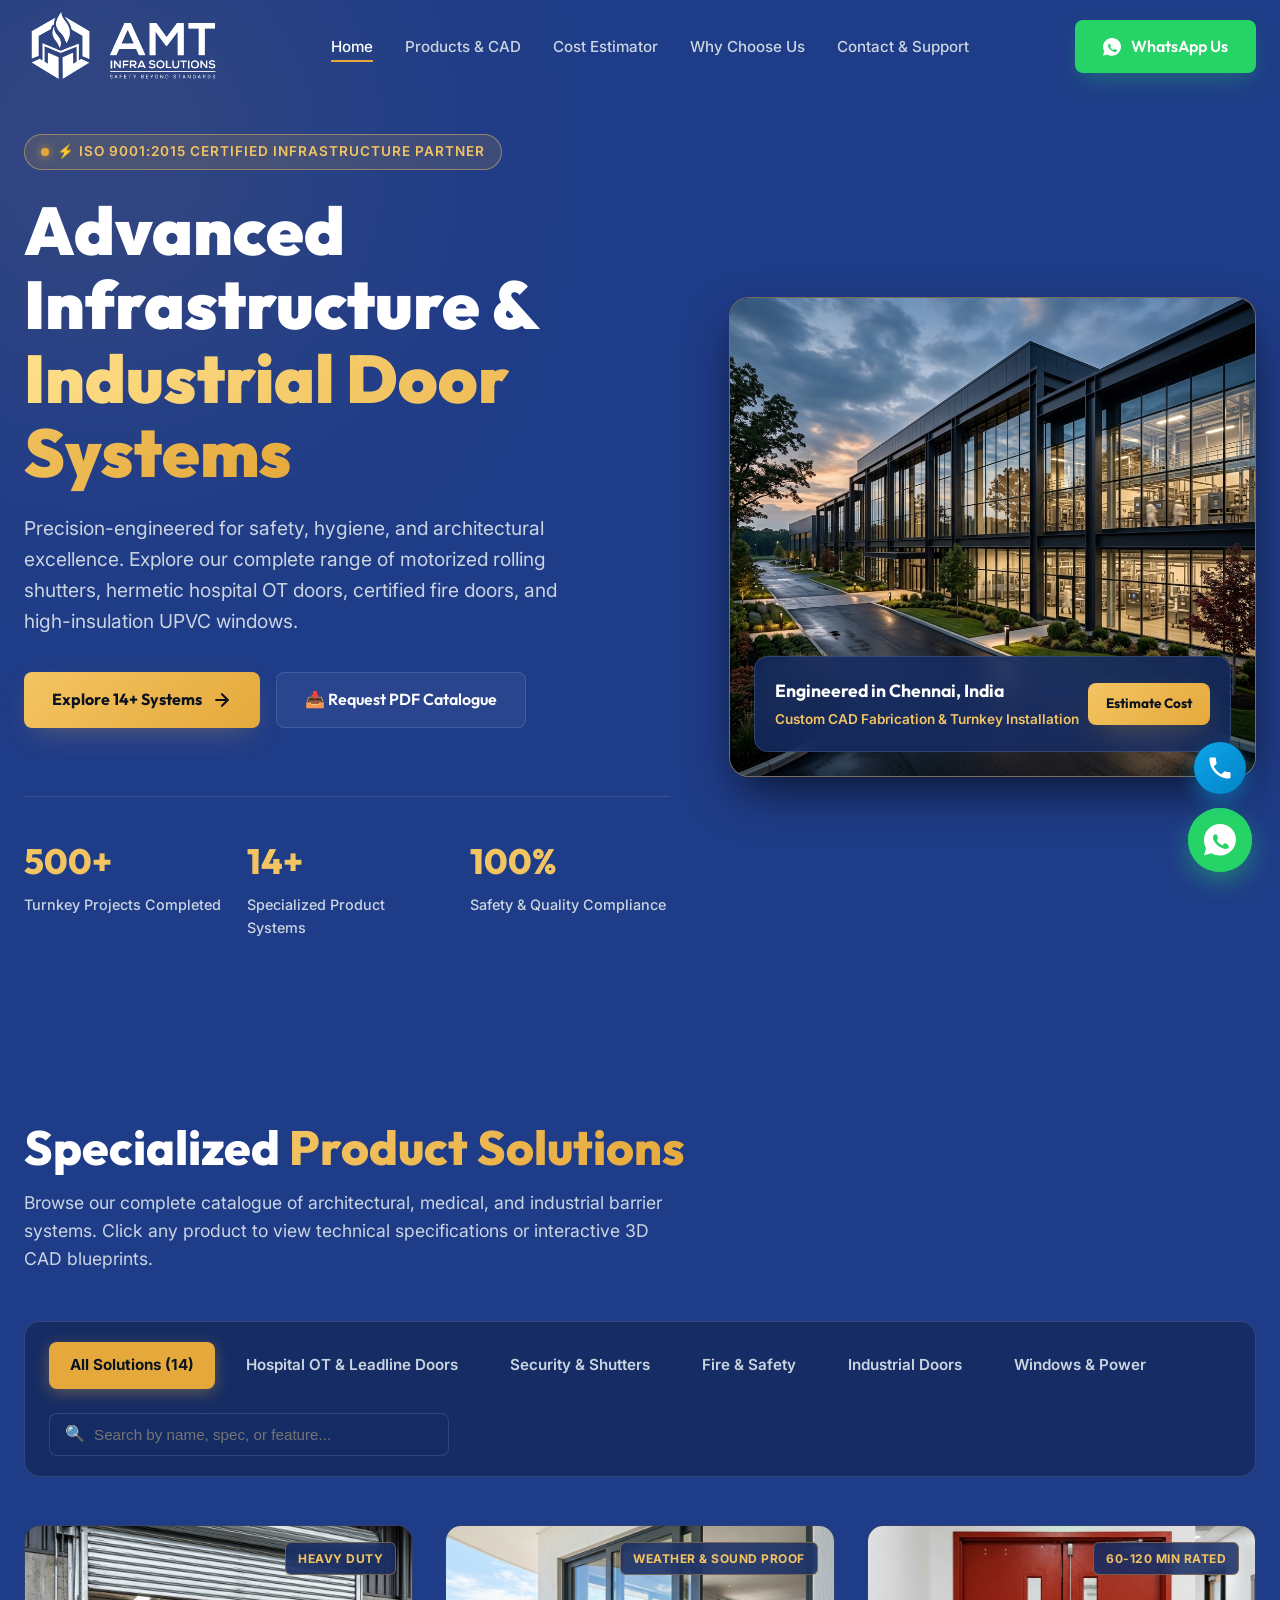
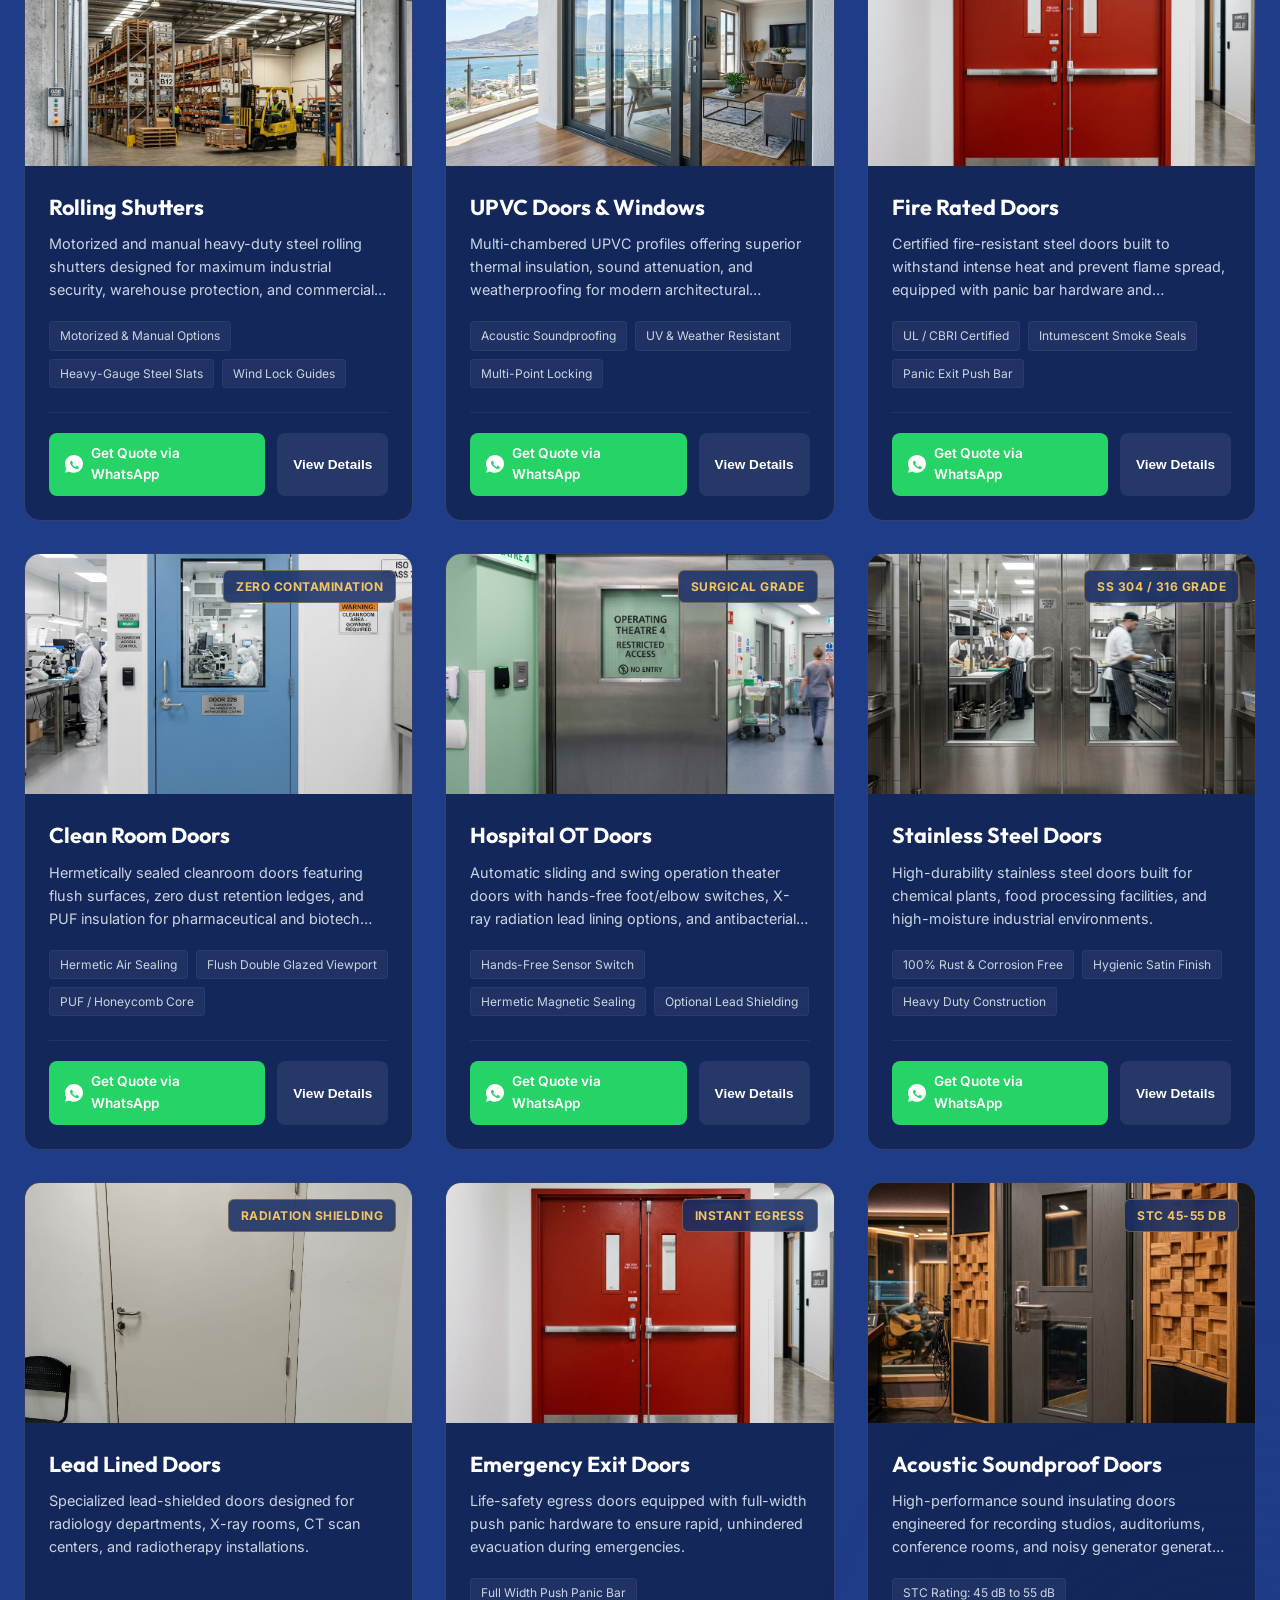
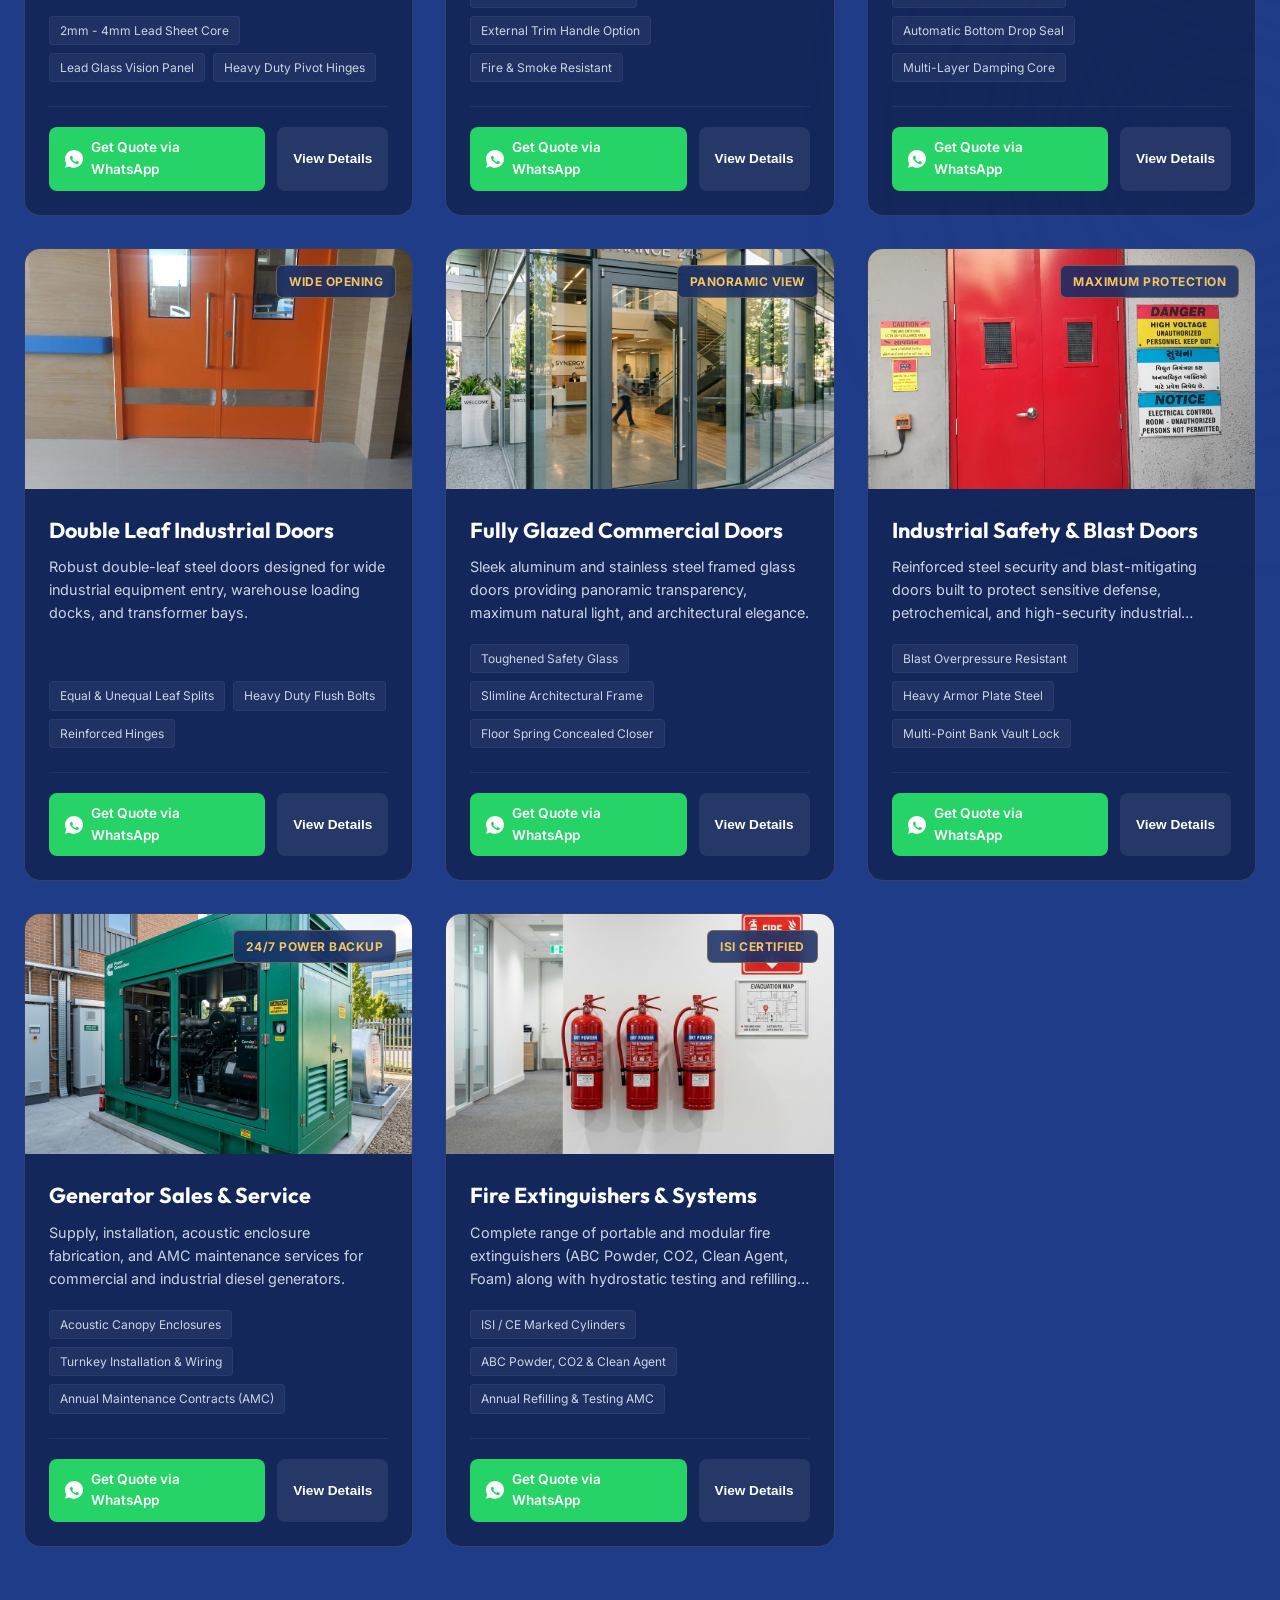
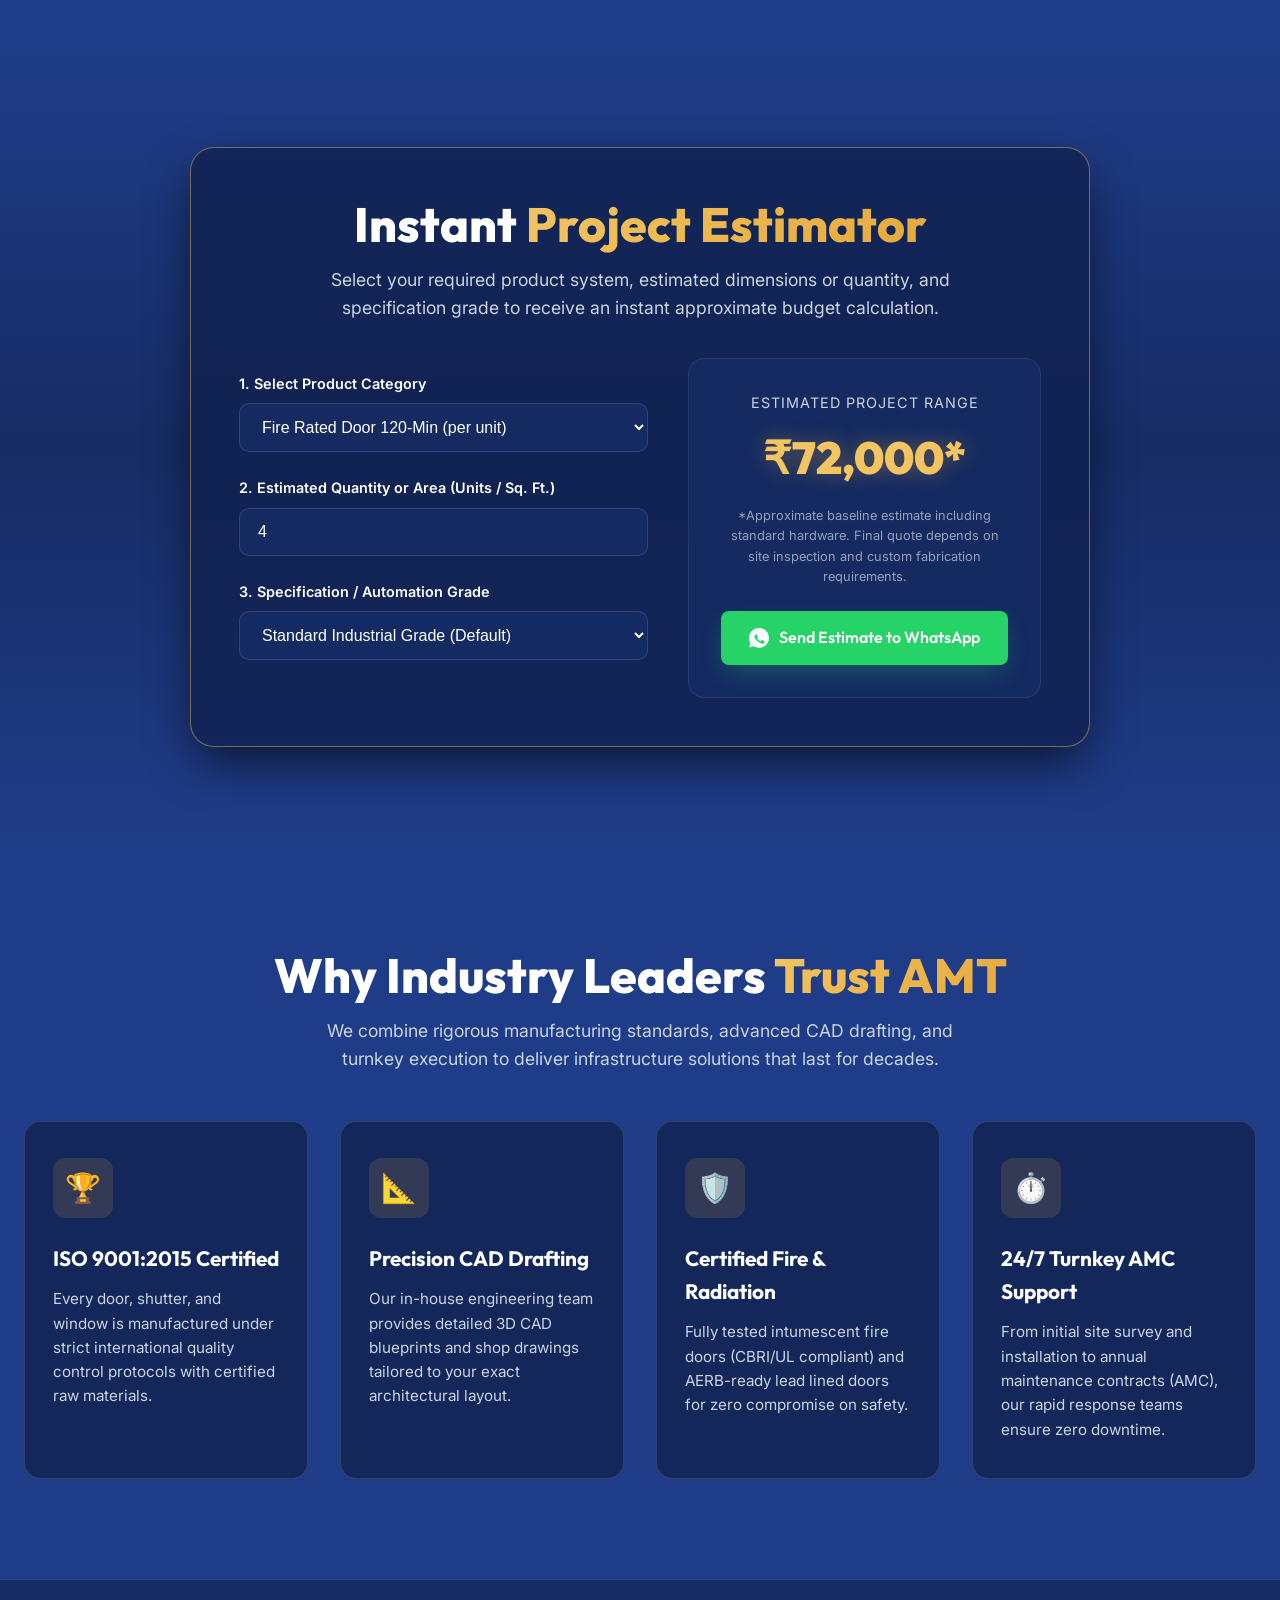
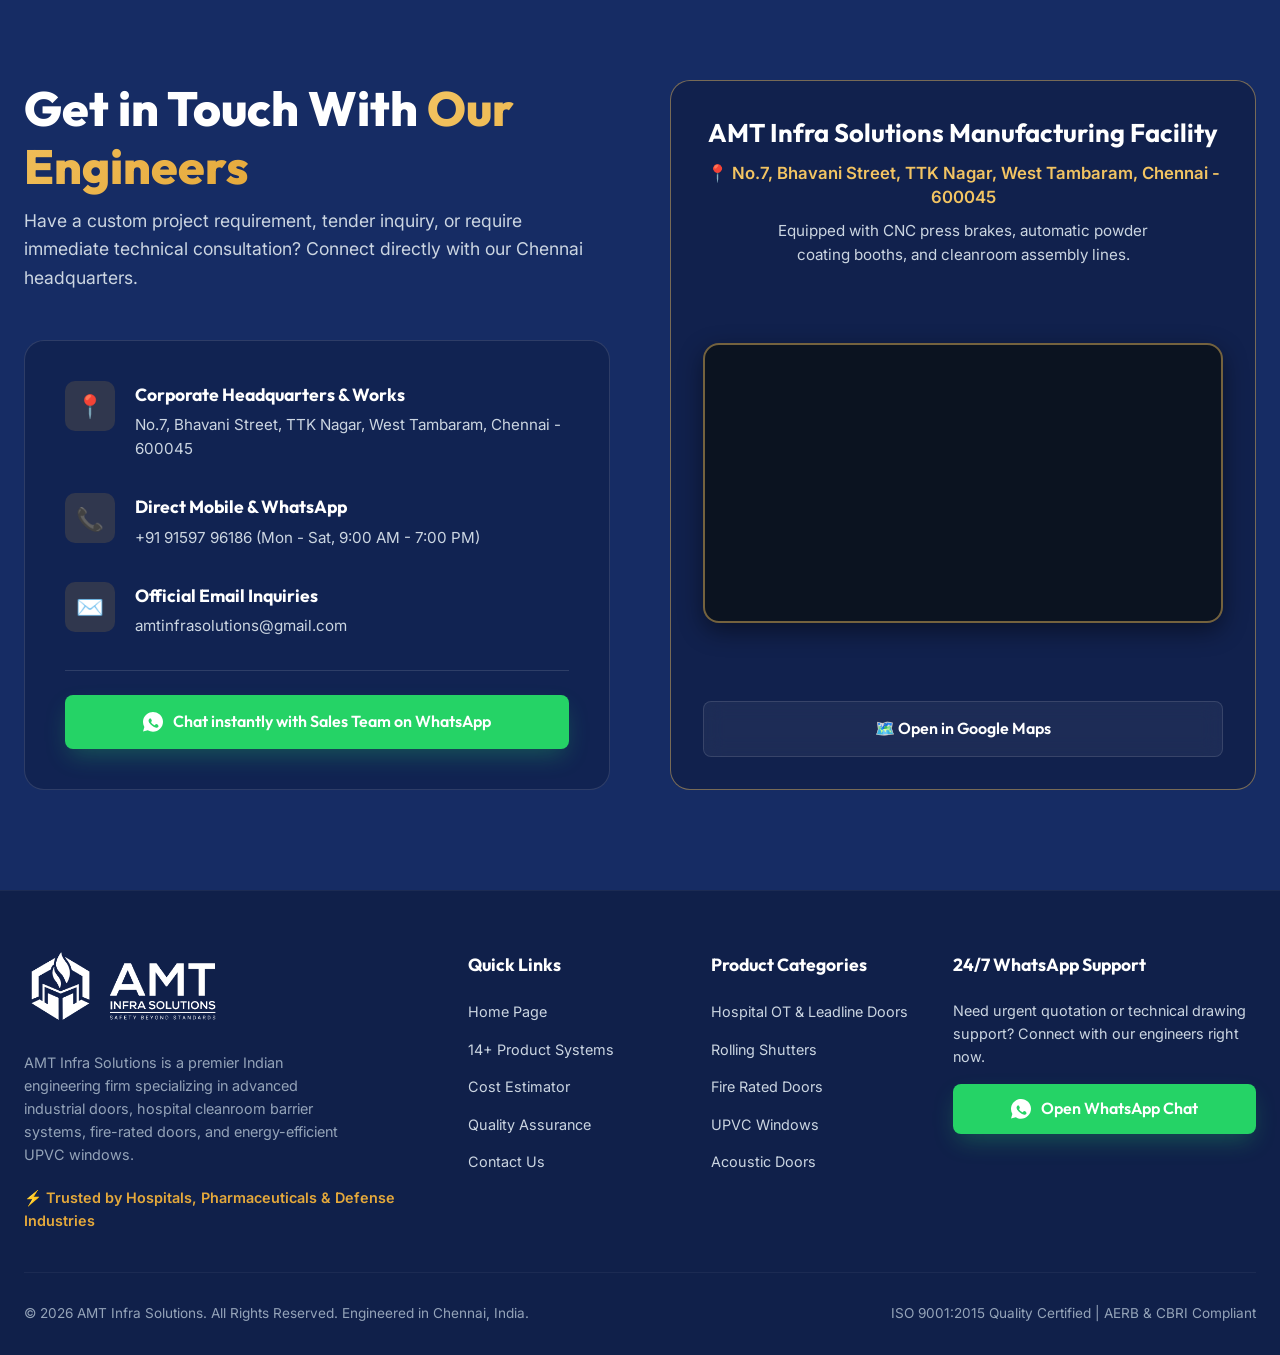
==== index.html @ 5e7993d4 "Initial commit: Advanced AMT Infra Solutions website with royal blue theme, CAD modal, interactive c" ====
<!DOCTYPE html>
<html lang="en">

<head>
  <meta charset="UTF-8">
  <meta name="viewport" content="width=device-width, initial-scale=1.0">
  <title>AMT Infra Solutions | Advanced Industrial & Medical Infrastructure Systems</title>
  <meta name="description"
    content="Leading manufacturers of Heavy Duty Rolling Shutters, Clean Room Doors, Hospital OT Doors, Fire Rated Doors, and UPVC Windows in Chennai. Get instant quotes via WhatsApp.">
  <meta name="keywords"
    content="AMT Infra Solutions, Rolling Shutters Chennai, Clean Room Doors, Hospital OT Doors, Fire Rated Doors, Acoustic Doors, UPVC Windows, Lead Lined Doors">
  <link rel="stylesheet" href="style.css">
  <link rel="icon" type="image/png" href="assets/amt_logo_color.png">
</head>

<body>

  <!-- Background Glowing Orbs -->
  <div class="bg-glow-1"></div>
  <div class="bg-glow-2"></div>

  <!-- Navigation Bar -->
  <header class="navbar" id="navbar">
    <div class="container nav-container">
      <a href="#" class="logo-link">
        <img src="assets/amt_logo_white.png" alt="AMT Infra Solutions Logo" class="nav-logo"
          onerror="this.src='assets/amt_logo_color.png'">
      </a>
      <ul class="nav-links" id="nav-links">
        <li><a href="#hero" class="nav-link active">Home</a></li>
        <li><a href="#catalog" class="nav-link">Products & CAD</a></li>
        <li><a href="#estimator" class="nav-link">Cost Estimator</a></li>
        <li><a href="#why-us" class="nav-link">Why Choose Us</a></li>
        <li><a href="#contact" class="nav-link">Contact & Support</a></li>
        <li class="mobile-only-cta"><a
            href="https://wa.me/919159796186?text=Hi%20AMT%20Infra%20Solutions%2C%20I%20would%20like%20to%20connect%20with%20your%20engineering%20team."
            target="_blank" rel="noopener noreferrer" class="btn btn-whatsapp"
            style="width: 100%; justify-content: center; padding: 12px;">💬 WhatsApp Sales Team</a></li>
      </ul>
      <div class="nav-actions">
        <a href="https://wa.me/919159796186?text=Hi%20AMT%20Infra%20Solutions%2C%20I%20would%20like%20to%20connect%20with%20your%20engineering%20team."
          target="_blank" rel="noopener noreferrer" class="btn btn-whatsapp">
          <svg class="wa-icon" viewBox="0 0 24 24" width="18" height="18" fill="currentColor">
            <path
              d="M11.996 0C5.372 0 0 5.373 0 11.998c0 2.118.556 4.186 1.611 6.002L.052 23.518l5.674-1.488C7.5 23.088 9.728 23.685 12 23.685c6.626 0 12-5.373 12-11.998C24 5.065 18.626 0 11.996 0zm6.983 17.15c-.296.837-1.472 1.523-2.4 1.62-.647.067-1.493-.153-3.87-1.144-2.855-1.187-4.707-4.088-4.85-4.281-.143-.194-1.159-1.543-1.159-2.94 0-1.398.73-2.086.99-2.373.26-.288.573-.36.764-.36.192 0 .382.002.548.01.176.008.411-.067.643.493.24.58.82 2.01.892 2.155.071.145.118.315.023.508-.095.192-.143.312-.285.478-.143.167-.3.373-.428.5-.143.144-.294.301-.125.592.17.291.753 1.242 1.612 2.007 1.106.985 2.036 1.29 2.323 1.433.287.144.455.12.624-.072.167-.193.716-.837.907-1.124.192-.288.382-.24.643-.145.26.096 1.65.779 1.936.923.287.144.478.216.548.336.071.12.071.697-.225 1.534z" />
          </svg> <span>WhatsApp Us</span>
        </a>
        <button class="mobile-toggle" id="mobile-toggle" aria-label="Toggle Navigation">☰</button>
      </div>
    </div>
  </header>

  <main>
    <!-- Hero Section -->
    <section class="hero" id="hero">
      <div class="container hero-grid">
        <div class="hero-content">
          <div class="hero-badge">⚡ ISO 9001:2015 Certified Infrastructure Partner</div>
          <h1 class="hero-title">Advanced Infrastructure & <span>Industrial Door Systems</span></h1>
          <p class="hero-desc">
            Precision-engineered for safety, hygiene, and architectural excellence. Explore our complete range of
            motorized rolling shutters, hermetic hospital OT doors, certified fire doors, and high-insulation UPVC
            windows.
          </p>
          <div class="hero-btn-group">
            <a href="#catalog" class="btn btn-primary">
              <span>Explore 14+ Systems</span>
              <svg width="20" height="20" viewBox="0 0 24 24" fill="none" stroke="currentColor" stroke-width="2.5"
                stroke-linecap="round" stroke-linejoin="round">
                <path d="M5 12h14M12 5l7 7-7 7" />
              </svg>
            </a>
            <a href="https://wa.me/919159796186?text=Hi%20AMT%20Infra%20Solutions%2C%20please%20share%20your%20latest%20product%20catalogue%20and%20company%20profile."
              target="_blank" rel="noopener noreferrer" class="btn btn-secondary">
              <span>📥 Request PDF Catalogue</span>
            </a>
          </div>
        </div>
        <div class="hero-visual">
          <div class="hero-card-stack">
            <img src="assets/amt_hero_facility_clean.png" alt="AMT Infra Facility & Products" class="hero-img"
              onerror="this.src='assets/amt_cover_doors_windows.png'">
            <div class="hero-overlay-badge">
              <div class="overlay-info">
                <h4>Engineered in Chennai, India</h4>
                <p>Custom CAD Fabrication & Turnkey Installation</p>
              </div>
              <a href="#estimator" class="btn btn-primary" style="padding: 10px 18px; font-size: 0.85rem;">Estimate
                Cost</a>
            </div>
          </div>
        </div>
        <div class="hero-stats">
          <div class="stat-item">
            <h3>500+</h3>
            <p>Turnkey Projects Completed</p>
          </div>
          <div class="stat-item">
            <h3>14+</h3>
            <p>Specialized Product Systems</p>
          </div>
          <div class="stat-item">
            <h3>100%</h3>
            <p>Safety & Quality Compliance</p>
          </div>
        </div>
      </div>
    </section>

    <!-- Interactive Catalog Section -->
    <section class="products-section" id="catalog">
      <div class="container">
        <h2 class="section-title">Specialized <span>Product Solutions</span></h2>
        <p class="section-subtitle">
          Browse our complete catalogue of architectural, medical, and industrial barrier systems. Click any product to
          view technical specifications or interactive 3D CAD blueprints.
        </p>

        <div class="catalog-controls">
          <ul class="filter-tabs">
            <li class="filter-tab active" data-category="all">All Solutions (14)</li>
            <li class="filter-tab" data-category="medical">Hospital OT & Leadline Doors</li>
            <li class="filter-tab" data-category="security">Security & Shutters</li>
            <li class="filter-tab" data-category="safety">Fire & Safety</li>
            <li class="filter-tab" data-category="industrial">Industrial Doors</li>
            <li class="filter-tab" data-category="windows">Windows & Power</li>
          </ul>
          <div class="search-box">
            <span class="search-icon">🔍</span>
            <input type="text" id="search-input" class="search-input" placeholder="Search by name, spec, or feature...">
          </div>
        </div>

        <div class="products-grid" id="products-grid">
          <!-- Dynamic products injected by script.js -->
        </div>
      </div>
    </section>

    <!-- Cost Estimator Section -->
    <section class="estimator-section" id="estimator">
      <div class="container">
        <div class="estimator-box">
          <div class="text-center" style="margin-bottom: 36px;">
            <h2 class="section-title">Instant <span>Project Estimator</span></h2>
            <p class="section-subtitle" style="margin: 0 auto;">
              Select your required product system, estimated dimensions or quantity, and specification grade to receive
              an instant approximate budget calculation.
            </p>
          </div>
          <div class="estimator-grid">
            <div class="estimator-form">
              <div class="form-group">
                <label class="form-label" for="est-type">1. Select Product Category</label>
                <select id="est-type" class="form-select">
                  <option value="rolling-shutter">Motorized Rolling Shutter (per sq.ft)</option>
                  <option value="upvc-window">Multi-Chambered UPVC Windows (per sq.ft)</option>
                  <option value="fire-door" selected>Fire Rated Door 120-Min (per unit)</option>
                  <option value="cleanroom-door">Hermetic Clean Room Door (per unit)</option>
                  <option value="ss-door">SS 304 Grade Heavy Duty Door (per unit)</option>
                  <option value="acoustic-door">Acoustic Soundproof Door STC 50 (per unit)</option>
                  <option value="generator">Silent Diesel Generator 125 kVA (per unit)</option>
                </select>
              </div>
              <div class="form-group">
                <label class="form-label" for="est-qty">2. Estimated Quantity or Area (Units / Sq. Ft.)</label>
                <input type="number" id="est-qty" class="form-input" value="4" min="1" max="1000">
              </div>
              <div class="form-group">
                <label class="form-label" for="est-rating">3. Specification / Automation Grade</label>
                <select id="est-rating" class="form-select">
                  <option value="1.0">Standard Industrial Grade (Default)</option>
                  <option value="1.25">Premium / Motorized Automation (+25%)</option>
                  <option value="1.5">Hospital / Surgical Hermetic Grade (+50%)</option>
                </select>
              </div>
            </div>
            <div class="estimate-result">
              <span class="estimate-label">Estimated Project Range</span>
              <div class="estimate-value" id="est-value">₹72,000*</div>
              <p class="estimate-note">*Approximate baseline estimate including standard hardware. Final quote depends
                on site inspection and custom fabrication requirements.</p>
              <a href="#" id="est-wa-btn" target="_blank" rel="noopener noreferrer" class="btn btn-whatsapp"
                style="width: 100%;">
                <svg class="wa-icon" viewBox="0 0 24 24" width="20" height="20" fill="currentColor">
                  <path
                    d="M11.996 0C5.372 0 0 5.373 0 11.998c0 2.118.556 4.186 1.611 6.002L.052 23.518l5.674-1.488C7.5 23.088 9.728 23.685 12 23.685c6.626 0 12-5.373 12-11.998C24 5.065 18.626 0 11.996 0zm6.983 17.15c-.296.837-1.472 1.523-2.4 1.62-.647.067-1.493-.153-3.87-1.144-2.855-1.187-4.707-4.088-4.85-4.281-.143-.194-1.159-1.543-1.159-2.94 0-1.398.73-2.086.99-2.373.26-.288.573-.36.764-.36.192 0 .382.002.548.01.176.008.411-.067.643.493.24.58.82 2.01.892 2.155.071.145.118.315.023.508-.095.192-.143.312-.285.478-.143.167-.3.373-.428.5-.143.144-.294.301-.125.592.17.291.753 1.242 1.612 2.007 1.106.985 2.036 1.29 2.323 1.433.287.144.455.12.624-.072.167-.193.716-.837.907-1.124.192-.288.382-.24.643-.145.26.096 1.65.779 1.936.923.287.144.478.216.548.336.071.12.071.697-.225 1.534z" />
                </svg> <span>Send Estimate to WhatsApp</span>
              </a>
            </div>
          </div>
        </div>
      </div>
    </section>

    <!-- Why Choose Us Section -->
    <section class="why-section" id="why-us">
      <div class="container">
        <div class="text-center">
          <h2 class="section-title">Why Industry Leaders <span>Trust AMT</span></h2>
          <p class="section-subtitle" style="margin: 0 auto 48px;">
            We combine rigorous manufacturing standards, advanced CAD drafting, and turnkey execution to deliver
            infrastructure solutions that last for decades.
          </p>
        </div>
        <div class="why-grid">
          <div class="why-card">
            <div class="why-icon">🏆</div>
            <h3 class="why-title">ISO 9001:2015 Certified</h3>
            <p class="why-desc">Every door, shutter, and window is manufactured under strict international quality
              control protocols with certified raw materials.</p>
          </div>
          <div class="why-card">
            <div class="why-icon">📐</div>
            <h3 class="why-title">Precision CAD Drafting</h3>
            <p class="why-desc">Our in-house engineering team provides detailed 3D CAD blueprints and shop drawings
              tailored to your exact architectural layout.</p>
          </div>
          <div class="why-card">
            <div class="why-icon">🛡️</div>
            <h3 class="why-title">Certified Fire & Radiation</h3>
            <p class="why-desc">Fully tested intumescent fire doors (CBRI/UL compliant) and AERB-ready lead lined doors
              for zero compromise on safety.</p>
          </div>
          <div class="why-card">
            <div class="why-icon">⏱️</div>
            <h3 class="why-title">24/7 Turnkey AMC Support</h3>
            <p class="why-desc">From initial site survey and installation to annual maintenance contracts (AMC), our
              rapid response teams ensure zero downtime.</p>
          </div>
        </div>
      </div>
    </section>

    <!-- Contact Section -->
    <section class="contact-section" id="contact">
      <div class="container">
        <div class="contact-grid">
          <div>
            <h2 class="section-title">Get in Touch With <span>Our Engineers</span></h2>
            <p class="section-subtitle">
              Have a custom project requirement, tender inquiry, or require immediate technical consultation? Connect
              directly with our Chennai headquarters.
            </p>
            <div class="contact-info-card">
              <div class="contact-item">
                <div class="contact-icon">📍</div>
                <div class="contact-text">
                  <h4>Corporate Headquarters & Works</h4>
                  <p>No.7, Bhavani Street, TTK Nagar, West Tambaram, Chennai - 600045</p>
                </div>
              </div>
              <div class="contact-item">
                <div class="contact-icon">📞</div>
                <div class="contact-text">
                  <h4>Direct Mobile & WhatsApp</h4>
                  <p><a href="tel:+919159796186">+91 91597 96186</a> (Mon - Sat, 9:00 AM - 7:00 PM)</p>
                </div>
              </div>
              <div class="contact-item">
                <div class="contact-icon">✉️</div>
                <div class="contact-text">
                  <h4>Official Email Inquiries</h4>
                  <p><a href="mailto:amtinfrasolutions@gmail.com">amtinfrasolutions@gmail.com</a></p>
                </div>
              </div>
              <div style="margin-top: 24px; padding-top: 24px; border-top: 1px solid var(--border-color);">
                <a href="https://wa.me/919159796186?text=Hi%20AMT%20Infra%20Solutions%2C%20I%20want%20to%20book%20an%20on-site%20technical%20consultation."
                  target="_blank" rel="noopener noreferrer" class="btn btn-whatsapp" style="width: 100%;">
                  <svg class="wa-icon" viewBox="0 0 24 24" width="20" height="20" fill="currentColor">
                    <path
                      d="M11.996 0C5.372 0 0 5.373 0 11.998c0 2.118.556 4.186 1.611 6.002L.052 23.518l5.674-1.488C7.5 23.088 9.728 23.685 12 23.685c6.626 0 12-5.373 12-11.998C24 5.065 18.626 0 11.996 0zm6.983 17.15c-.296.837-1.472 1.523-2.4 1.62-.647.067-1.493-.153-3.87-1.144-2.855-1.187-4.707-4.088-4.85-4.281-.143-.194-1.159-1.543-1.159-2.94 0-1.398.73-2.086.99-2.373.26-.288.573-.36.764-.36.192 0 .382.002.548.01.176.008.411-.067.643.493.24.58.82 2.01.892 2.155.071.145.118.315.023.508-.095.192-.143.312-.285.478-.143.167-.3.373-.428.5-.143.144-.294.301-.125.592.17.291.753 1.242 1.612 2.007 1.106.985 2.036 1.29 2.323 1.433.287.144.455.12.624-.072.167-.193.716-.837.907-1.124.192-.288.382-.24.643-.145.26.096 1.65.779 1.936.923.287.144.478.216.548.336.071.12.071.697-.225 1.534z" />
                  </svg> <span>Chat instantly with Sales Team on WhatsApp</span>
                </a>
              </div>
            </div>
          </div>
          <div>
            <div class="facility-card"
              style="width: 100%; height: 100%; border-radius: 20px; overflow: hidden; border: 1px solid var(--border-gold); background: #11214d; position: relative; display: flex; flex-direction: column; justify-content: space-between; padding: 32px; text-align: center;">
              <div>
                <h3 style="font-family: var(--font-heading); font-size: 1.6rem; color: #fff; margin-bottom: 8px;">AMT
                  Infra Solutions Manufacturing Facility</h3>
                <p
                  style="color: var(--gold-light); font-weight: 600; font-size: 1.05rem; margin-bottom: 10px; line-height: 1.4;">
                  📍 No.7, Bhavani Street, TTK Nagar, West Tambaram, Chennai - 600045</p>
                <p
                  style="color: var(--text-secondary); max-width: 420px; margin: 0 auto 18px auto; font-size: 0.95rem;">
                  Equipped with CNC press brakes, automatic powder coating booths, and cleanroom assembly lines.</p>
              </div>
              <div
                style="width: 100%; height: 280px; border-radius: 16px; overflow: hidden; border: 2px solid var(--border-gold); box-shadow: 0 8px 24px rgba(0,0,0,0.45); margin-bottom: 20px; background: #0b1320;">
                <iframe
                  src="https://www.google.com/maps?q=No.7,+Bhavani+Street,+TTK+Nagar,+West+Tambaram,+Chennai+-+600045&output=embed"
                  width="100%" height="100%" style="border:0;" allowfullscreen="" loading="lazy"
                  referrerpolicy="no-referrer-when-downgrade"
                  title="Google Map Location of AMT Infra Solutions"></iframe>
              </div>
              <a href="https://maps.google.com/?q=No.7,+Bhavani+Street,+TTK+Nagar,+West+Tambaram,+Chennai+-+600045"
                target="_blank" rel="noopener noreferrer" class="btn btn-secondary" style="width: 100%;">
                <span>🗺️ Open in Google Maps</span>
              </a>
            </div>
          </div>
        </div>
      </div>
    </section>
  </main>

  <!-- Footer -->
  <footer class="footer">
    <div class="container">
      <div class="footer-content">
        <div>
          <img src="assets/amt_logo_white.png" alt="AMT Logo" class="footer-logo"
            onerror="this.src='assets/amt_logo_color.png'">
          <p class="footer-desc">
            AMT Infra Solutions is a premier Indian engineering firm specializing in advanced industrial doors, hospital
            cleanroom barrier systems, fire-rated doors, and energy-efficient UPVC windows.
          </p>
          <div style="color: var(--gold-primary); font-weight: 600; font-size: 0.9rem;">
            ⚡ Trusted by Hospitals, Pharmaceuticals & Defense Industries
          </div>
        </div>
        <div>
          <h4 class="footer-title">Quick Links</h4>
          <ul class="footer-links">
            <li><a href="#hero">Home Page</a></li>
            <li><a href="#catalog">14+ Product Systems</a></li>
            <li><a href="#estimator">Cost Estimator</a></li>
            <li><a href="#why-us">Quality Assurance</a></li>
            <li><a href="#contact">Contact Us</a></li>
          </ul>
        </div>
        <div>
          <h4 class="footer-title">Product Categories</h4>
          <ul class="footer-links">
            <li><a href="#catalog" onclick="document.querySelector('[data-category=\'medical\']').click()">Hospital OT &
                Leadline Doors</a></li>
            <li><a href="#catalog" onclick="document.querySelector('[data-category=\'security\']').click()">Rolling
                Shutters</a></li>
            <li><a href="#catalog" onclick="document.querySelector('[data-category=\\'safety\\']').click()">Fire Rated
                Doors</a></li>
            <li><a href="#catalog" onclick="document.querySelector('[data-category=\\'windows\\']').click()">UPVC
                Windows</a></li>
            <li><a href="#catalog" onclick="document.querySelector('[data-category=\\'industrial\\']').click()">Acoustic
                Doors</a></li>
          </ul>
        </div>
        <div>
          <h4 class="footer-title">24/7 WhatsApp Support</h4>
          <p style="color: var(--text-secondary); font-size: 0.9rem; margin-bottom: 16px;">
            Need urgent quotation or technical drawing support? Connect with our engineers right now.
          </p>
          <a href="https://wa.me/919159796186?text=Hi%20AMT%20Infra%20Solutions%2C%20I%20am%20visiting%20your%20website%20and%20need%20quick%20support."
            target="_blank" rel="noopener noreferrer" class="btn btn-whatsapp" style="width: 100%; padding: 12px;">
            <svg class="wa-icon" viewBox="0 0 24 24" width="20" height="20" fill="currentColor">
              <path
                d="M11.996 0C5.372 0 0 5.373 0 11.998c0 2.118.556 4.186 1.611 6.002L.052 23.518l5.674-1.488C7.5 23.088 9.728 23.685 12 23.685c6.626 0 12-5.373 12-11.998C24 5.065 18.626 0 11.996 0zm6.983 17.15c-.296.837-1.472 1.523-2.4 1.62-.647.067-1.493-.153-3.87-1.144-2.855-1.187-4.707-4.088-4.85-4.281-.143-.194-1.159-1.543-1.159-2.94 0-1.398.73-2.086.99-2.373.26-.288.573-.36.764-.36.192 0 .382.002.548.01.176.008.411-.067.643.493.24.58.82 2.01.892 2.155.071.145.118.315.023.508-.095.192-.143.312-.285.478-.143.167-.3.373-.428.5-.143.144-.294.301-.125.592.17.291.753 1.242 1.612 2.007 1.106.985 2.036 1.29 2.323 1.433.287.144.455.12.624-.072.167-.193.716-.837.907-1.124.192-.288.382-.24.643-.145.26.096 1.65.779 1.936.923.287.144.478.216.548.336.071.12.071.697-.225 1.534z" />
            </svg> <span>Open WhatsApp Chat</span>
          </a>
        </div>
      </div>
      <div class="footer-bottom">
        <div>&copy; 2026 AMT Infra Solutions. All Rights Reserved. Engineered in Chennai, India.</div>
        <div>ISO 9001:2015 Quality Certified | AERB & CBRI Compliant</div>
      </div>
    </div>
  </footer>

  <!-- Modal (Product Detail & Interactive CAD Viewer) -->
  <div class="modal-overlay" id="modal-overlay">
    <div class="modal-container">
      <button class="modal-close" id="modal-close" aria-label="Close Modal">✕</button>
      <div class="modal-grid">
        <div class="modal-visual-panel">
          <div class="modal-tabs">
            <button class="modal-tab-btn active" id="tab-photo">📷 High-Res Photo</button>
            <button class="modal-tab-btn" id="tab-cad">📐 3D CAD Blueprint</button>
          </div>
          <div class="modal-view-area">
            <div id="modal-photo-view" style="width: 100%; text-align: center;">
              <img id="modal-img" src="" alt="Product Detail" class="modal-img">
            </div>
            <div id="modal-cad-view" style="display: none; width: 100%; text-align: center;">
              <div id="modal-cad-svg" class="modal-cad-svg"></div>
              <div style="color: var(--gold-primary); font-size: 0.75rem; margin-top: 8px; font-weight: 600;">TECHNICAL
                CAD ELEVATION & SECTION SCHEMATIC</div>
            </div>
          </div>
        </div>
        <div class="modal-info-panel">
          <div class="modal-category" id="modal-category">CATEGORY</div>
          <h3 class="modal-title" id="modal-title">Product Title</h3>
          <p class="modal-desc" id="modal-desc">Product description goes here...</p>
          <h4 style="font-family: var(--font-heading); font-size: 1rem; color: #fff; margin-bottom: 12px;">Key Technical
            Specifications:</h4>
          <ul class="modal-spec-list" id="modal-specs-list"></ul>
          <div class="modal-actions">
            <a href="#" id="modal-wa-btn" target="_blank" rel="noopener noreferrer" class="btn btn-whatsapp"
              style="flex: 1;">
              <svg class="wa-icon" viewBox="0 0 24 24" width="20" height="20" fill="currentColor">
                <path
                  d="M11.996 0C5.372 0 0 5.373 0 11.998c0 2.118.556 4.186 1.611 6.002L.052 23.518l5.674-1.488C7.5 23.088 9.728 23.685 12 23.685c6.626 0 12-5.373 12-11.998C24 5.065 18.626 0 11.996 0zm6.983 17.15c-.296.837-1.472 1.523-2.4 1.62-.647.067-1.493-.153-3.87-1.144-2.855-1.187-4.707-4.088-4.85-4.281-.143-.194-1.159-1.543-1.159-2.94 0-1.398.73-2.086.99-2.373.26-.288.573-.36.764-.36.192 0 .382.002.548.01.176.008.411-.067.643.493.24.58.82 2.01.892 2.155.071.145.118.315.023.508-.095.192-.143.312-.285.478-.143.167-.3.373-.428.5-.143.144-.294.301-.125.592.17.291.753 1.242 1.612 2.007 1.106.985 2.036 1.29 2.323 1.433.287.144.455.12.624-.072.167-.193.716-.837.907-1.124.192-.288.382-.24.643-.145.26.096 1.65.779 1.936.923.287.144.478.216.548.336.071.12.071.697-.225 1.534z" />
              </svg> <span>Request Formal Quote via WhatsApp</span>
            </a>
          </div>
        </div>
      </div>
    </div>
  </div>

  <!-- Floating WhatsApp Chat Widget -->
  <div class="whatsapp-widget">
    <div class="whatsapp-popup" id="wa-popup">
      <div class="whatsapp-popup-header">
        <div>
          <h5>AMT Infra Solutions Support</h5>
          <span style="font-size: 0.75rem; opacity: 0.9;">● Online | Reply within 5 minutes</span>
        </div>
        <span style="display: flex; align-items: center; color: #fff;"><svg class="wa-icon" viewBox="0 0 24 24"
            width="24" height="24" fill="currentColor">
            <path
              d="M11.996 0C5.372 0 0 5.373 0 11.998c0 2.118.556 4.186 1.611 6.002L.052 23.518l5.674-1.488C7.5 23.088 9.728 23.685 12 23.685c6.626 0 12-5.373 12-11.998C24 5.065 18.626 0 11.996 0zm6.983 17.15c-.296.837-1.472 1.523-2.4 1.62-.647.067-1.493-.153-3.87-1.144-2.855-1.187-4.707-4.088-4.85-4.281-.143-.194-1.159-1.543-1.159-2.94 0-1.398.73-2.086.99-2.373.26-.288.573-.36.764-.36.192 0 .382.002.548.01.176.008.411-.067.643.493.24.58.82 2.01.892 2.155.071.145.118.315.023.508-.095.192-.143.312-.285.478-.143.167-.3.373-.428.5-.143.144-.294.301-.125.592.17.291.753 1.242 1.612 2.007 1.106.985 2.036 1.29 2.323 1.433.287.144.455.12.624-.072.167-.193.716-.837.907-1.124.192-.288.382-.24.643-.145.26.096 1.65.779 1.936.923.287.144.478.216.548.336.071.12.071.697-.225 1.534z" />
          </svg></span>
      </div>
      <div class="whatsapp-popup-body">
        <div class="whatsapp-chat-bubble">
          Hello! Welcome to AMT Infra Solutions. 👋<br><br>
          How can we help you with your infrastructure, doors, or window requirement today?
          <div style="font-size: 0.65rem; text-align: right; opacity: 0.7; margin-top: 4px;">Just now</div>
        </div>
        <div class="whatsapp-input-group">
          <input type="text" id="wa-input" class="whatsapp-input" placeholder="Type your inquiry here...">
          <button class="whatsapp-send-btn" id="wa-send-btn" aria-label="Send Message">➤</button>
        </div>
      </div>
    </div>
    <a href="tel:+919159796186" class="call-float-btn" id="call-float-btn" aria-label="Call Direct Sales Team"
      title="Call Direct Sales Team">
      <svg class="call-icon" viewBox="0 0 24 24" width="28" height="28" fill="currentColor">
        <path
          d="M6.62 10.79c1.44 2.83 3.76 5.14 6.59 6.59l2.2-2.2c.27-.27.67-.36 1.02-.24 1.12.37 2.33.57 3.57.57.55 0 1 .45 1 1V20c0 .55-.45 1-1 1-9.39 0-17-7.61-17-17 0-.55.45-1 1-1h3.5c.55 0 1 .45 1 1 0 1.25.2 2.45.57 3.57.11.35.03.74-.25 1.02l-2.2 2.2z" />
      </svg>
    </a>
    <button class="whatsapp-float-btn" id="wa-float-btn" aria-label="Open WhatsApp Chat">
      <svg class="wa-icon" viewBox="0 0 24 24" width="32" height="32" fill="currentColor">
        <path
          d="M11.996 0C5.372 0 0 5.373 0 11.998c0 2.118.556 4.186 1.611 6.002L.052 23.518l5.674-1.488C7.5 23.088 9.728 23.685 12 23.685c6.626 0 12-5.373 12-11.998C24 5.065 18.626 0 11.996 0zm6.983 17.15c-.296.837-1.472 1.523-2.4 1.62-.647.067-1.493-.153-3.87-1.144-2.855-1.187-4.707-4.088-4.85-4.281-.143-.194-1.159-1.543-1.159-2.94 0-1.398.73-2.086.99-2.373.26-.288.573-.36.764-.36.192 0 .382.002.548.01.176.008.411-.067.643.493.24.58.82 2.01.892 2.155.071.145.118.315.023.508-.095.192-.143.312-.285.478-.143.167-.3.373-.428.5-.143.144-.294.301-.125.592.17.291.753 1.242 1.612 2.007 1.106.985 2.036 1.29 2.323 1.433.287.144.455.12.624-.072.167-.193.716-.837.907-1.124.192-.288.382-.24.643-.145.26.096 1.65.779 1.936.923.287.144.478.216.548.336.071.12.071.697-.225 1.534z" />
      </svg>
    </button>
  </div>

  <script src="script.js"></script>
</body>

</html>
---- style.css ----
@import url('https://fonts.googleapis.com/css2?family=Inter:wght@300;400;500;600;700&family=Outfit:wght@400;500;600;700;800;900&display=swap');

:root {
  /* Colors - Deep Royal Navy Blue (#1f3c88) & Matching Architectural Gold Theme */
  --bg-primary: #1f3c88;
  --bg-secondary: #162c64;
  --bg-card: rgba(16, 33, 77, 0.75);
  --bg-card-hover: rgba(22, 45, 105, 0.9);
  --border-color: rgba(255, 255, 255, 0.12);
  --border-gold: rgba(243, 196, 98, 0.45);
  
  --text-primary: #ffffff;
  --text-secondary: #cbd5e1;
  --text-muted: #94a3b8;
  
  --gold-primary: #e5a93b;
  --gold-light: #f3c462;
  --gold-dark: #b88220;
  --gold-glow: rgba(229, 169, 59, 0.35);
  
  --accent-blue: #38bdf8;
  --accent-green: #22c55e;
  --whatsapp-green: #25d366;
  --whatsapp-hover: #1ebd5b;
  
  /* Typography */
  --font-heading: 'Outfit', sans-serif;
  --font-body: 'Inter', sans-serif;
  
  /* Layout & Transitions */
  --nav-height: 94px;
  --transition-fast: 0.2s ease;
  --transition-normal: 0.35s cubic-bezier(0.16, 1, 0.3, 1);
  --transition-slow: 0.6s cubic-bezier(0.16, 1, 0.3, 1);
  
  /* Elevation Shadows */
  --shadow-sm: 0 4px 6px -1px rgba(0, 0, 0, 0.3);
  --shadow-md: 0 10px 25px -5px rgba(0, 0, 0, 0.5);
  --shadow-lg: 0 20px 50px -10px rgba(0, 0, 0, 0.7);
  --shadow-gold: 0 10px 30px -10px var(--gold-glow);
}

* {
  box-sizing: border-box;
  margin: 0;
  padding: 0;
}

html {
  scroll-behavior: smooth;
  font-size: 16px;
}

body {
  font-family: var(--font-body);
  background-color: var(--bg-primary);
  color: var(--text-primary);
  line-height: 1.6;
  overflow-x: hidden;
  position: relative;
}

/* Background Glowing Orbs */
.bg-glow-1, .bg-glow-2 {
  position: absolute;
  width: 500px;
  height: 500px;
  border-radius: 50%;
  filter: blur(140px);
  z-index: 0;
  pointer-events: none;
  opacity: 0.35;
}
.bg-glow-1 {
  top: -100px;
  left: -150px;
  background: radial-gradient(circle, var(--gold-primary) 0%, transparent 70%);
}
.bg-glow-2 {
  top: 40%;
  right: -200px;
  background: radial-gradient(circle, #1e3a8a 0%, transparent 70%);
}

/* Utility Classes */
.container {
  width: 100%;
  max-width: 1300px;
  margin: 0 auto;
  padding: 0 24px;
  position: relative;
  z-index: 1;
}

.section-title {
  font-family: var(--font-heading);
  font-size: clamp(2rem, 4vw, 3rem);
  font-weight: 800;
  color: var(--text-primary);
  line-height: 1.2;
  margin-bottom: 12px;
}

.section-title span {
  color: var(--gold-primary);
  background: linear-gradient(135deg, var(--gold-light), var(--gold-primary));
  -webkit-background-clip: text;
  -webkit-text-fill-color: transparent;
}

.section-subtitle {
  font-size: 1.1rem;
  color: var(--text-secondary);
  max-width: 650px;
  margin-bottom: 48px;
}

.text-center {
  text-align: center;
  margin-left: auto;
  margin-right: auto;
}

/* Buttons */
.btn {
  display: inline-flex;
  align-items: center;
  justify-content: center;
  gap: 10px;
  padding: 14px 28px;
  border-radius: 8px;
  font-family: var(--font-heading);
  font-weight: 600;
  font-size: 1rem;
  cursor: pointer;
  transition: var(--transition-normal);
  text-decoration: none;
  border: none;
  outline: none;
  white-space: nowrap;
}

.btn-primary {
  background: linear-gradient(135deg, var(--gold-light), var(--gold-primary));
  color: #0b1320;
  font-weight: 700;
  box-shadow: var(--shadow-gold);
}
.btn-primary:hover {
  transform: translateY(-3px);
  box-shadow: 0 15px 35px -5px rgba(229, 169, 59, 0.5);
  background: linear-gradient(135deg, #fce196, var(--gold-light));
}

.btn-secondary {
  background: rgba(255, 255, 255, 0.05);
  color: var(--text-primary);
  border: 1px solid var(--border-color);
  backdrop-filter: blur(10px);
}
.btn-secondary:hover {
  background: rgba(255, 255, 255, 0.1);
  border-color: rgba(255, 255, 255, 0.2);
  transform: translateY(-3px);
}

.btn-whatsapp {
  background: var(--whatsapp-green);
  color: #ffffff;
  box-shadow: 0 10px 25px -5px rgba(37, 211, 102, 0.3);
}
.btn-whatsapp:hover {
  background: var(--whatsapp-hover);
  transform: translateY(-3px);
  box-shadow: 0 15px 30px -5px rgba(37, 211, 102, 0.5);
}

.wa-icon {
  display: inline-block;
  vertical-align: middle;
  flex-shrink: 0;
}

/* Navigation */
.navbar {
  position: fixed;
  top: 0;
  left: 0;
  width: 100%;
  height: var(--nav-height);
  z-index: 1000;
  transition: var(--transition-normal);
  display: flex;
  align-items: center;
  border-bottom: 1px solid transparent;
}

.navbar.scrolled {
  background: rgba(22, 44, 100, 0.9);
  backdrop-filter: blur(20px);
  border-bottom: 1px solid var(--border-color);
  height: 78px;
  box-shadow: var(--shadow-md);
}
.navbar.scrolled .nav-logo {
  height: 56px;
}

.nav-container {
  display: flex;
  align-items: center;
  justify-content: space-between;
}

.logo-link {
  display: flex;
  align-items: center;
  gap: 12px;
  text-decoration: none;
}

.nav-logo {
  height: 72px;
  max-width: 340px;
  object-fit: contain;
  transition: var(--transition-fast);
}

.logo-text {
  font-family: var(--font-heading);
  font-weight: 800;
  font-size: 1.3rem;
  color: var(--text-primary);
  letter-spacing: 0.5px;
}
.logo-text span {
  color: var(--gold-primary);
}

.nav-links {
  display: flex;
  align-items: center;
  gap: 32px;
  list-style: none;
}

.nav-link {
  color: var(--text-secondary);
  text-decoration: none;
  font-weight: 500;
  font-size: 0.95rem;
  transition: var(--transition-fast);
  position: relative;
}

.nav-link:hover, .nav-link.active {
  color: var(--text-primary);
}

.nav-link::after {
  content: '';
  position: absolute;
  bottom: -6px;
  left: 0;
  width: 0;
  height: 2px;
  background: var(--gold-primary);
  transition: var(--transition-fast);
}
.nav-link:hover::after, .nav-link.active::after {
  width: 100%;
}

.nav-actions {
  display: flex;
  align-items: center;
  gap: 16px;
}

.mobile-only-cta {
  display: none;
}

.mobile-toggle {
  display: none;
  background: none;
  border: none;
  color: var(--text-primary);
  font-size: 1.8rem;
  cursor: pointer;
  z-index: 1001;
}

/* Hero Section */
.hero {
  min-height: 100vh;
  padding-top: calc(var(--nav-height) + 40px);
  padding-bottom: 80px;
  display: flex;
  align-items: center;
  position: relative;
  overflow: hidden;
}

.hero-grid {
  display: grid;
  grid-template-columns: 1.1fr 0.9fr;
  grid-template-areas:
    "content visual"
    "stats visual";
  gap: 20px 60px;
  align-items: center;
}

.hero-content {
  z-index: 2;
  grid-area: content;
}

.hero-visual {
  grid-area: visual;
}

.hero-stats {
  grid-area: stats;
  display: grid;
  grid-template-columns: repeat(3, 1fr);
  gap: 24px;
  padding-top: 24px;
  border-top: 1px solid var(--border-color);
}

.hero-badge {
  display: inline-flex;
  align-items: center;
  gap: 8px;
  padding: 6px 16px;
  background: rgba(229, 169, 59, 0.15);
  border: 1px solid var(--border-gold);
  border-radius: 50px;
  color: var(--gold-light);
  font-size: 0.85rem;
  font-weight: 600;
  margin-bottom: 24px;
  text-transform: uppercase;
  letter-spacing: 1px;
}
.hero-badge::before {
  content: '';
  width: 8px;
  height: 8px;
  background: var(--gold-primary);
  border-radius: 50%;
  box-shadow: 0 0 10px var(--gold-primary);
  animation: pulse 2s infinite;
}

@keyframes pulse {
  0% { transform: scale(0.95); opacity: 0.8; }
  50% { transform: scale(1.3); opacity: 1; }
  100% { transform: scale(0.95); opacity: 0.8; }
}

.hero-title {
  font-family: var(--font-heading);
  font-size: clamp(2.5rem, 5.5vw, 4.2rem);
  font-weight: 900;
  line-height: 1.1;
  margin-bottom: 24px;
  color: #ffffff;
}
.hero-title span {
  color: var(--gold-primary);
  background: linear-gradient(135deg, #ffe08a, var(--gold-primary));
  -webkit-background-clip: text;
  -webkit-text-fill-color: transparent;
}

.hero-desc {
  font-size: 1.2rem;
  color: var(--text-secondary);
  margin-bottom: 36px;
  max-width: 580px;
}

.hero-btn-group {
  display: flex;
  flex-wrap: wrap;
  gap: 16px;
  margin-bottom: 48px;
}

.hero-stats {
  display: grid;
  grid-template-columns: repeat(3, 1fr);
  gap: 24px;
  padding-top: 36px;
  border-top: 1px solid var(--border-color);
}

.stat-item h3 {
  font-family: var(--font-heading);
  font-size: 2.2rem;
  font-weight: 800;
  color: var(--gold-light);
  margin-bottom: 4px;
}
.stat-item p {
  font-size: 0.9rem;
  color: var(--text-secondary);
  font-weight: 500;
}

.hero-visual {
  position: relative;
  z-index: 2;
}

.hero-card-stack {
  position: relative;
  width: 100%;
  height: 480px;
  border-radius: 20px;
  overflow: hidden;
  box-shadow: var(--shadow-lg);
  border: 1px solid var(--border-gold);
  background: var(--bg-card);
}

.hero-img {
  width: 100%;
  height: 100%;
  object-fit: cover;
  transition: transform 10s ease;
}
.hero-card-stack:hover .hero-img {
  transform: scale(1.08);
}

.hero-overlay-badge {
  position: absolute;
  bottom: 24px;
  left: 24px;
  right: 24px;
  background: rgba(22, 44, 100, 0.85);
  backdrop-filter: blur(12px);
  padding: 20px;
  border-radius: 14px;
  border: 1px solid var(--border-color);
  display: flex;
  align-items: center;
  justify-content: space-between;
}
.overlay-info h4 {
  font-family: var(--font-heading);
  font-size: 1.1rem;
  color: #ffffff;
  margin-bottom: 4px;
}
.overlay-info p {
  font-size: 0.85rem;
  color: var(--gold-light);
  font-weight: 600;
}

/* Catalog / Products Section */
.products-section {
  padding: 100px 0;
  position: relative;
}

.catalog-controls {
  display: flex;
  flex-wrap: wrap;
  align-items: center;
  justify-content: space-between;
  gap: 24px;
  margin-bottom: 48px;
  background: var(--bg-secondary);
  padding: 20px 24px;
  border-radius: 16px;
  border: 1px solid var(--border-color);
}

.filter-tabs {
  display: flex;
  flex-wrap: wrap;
  gap: 10px;
  list-style: none;
}

.filter-tab {
  padding: 10px 20px;
  border-radius: 8px;
  font-size: 0.95rem;
  font-weight: 600;
  color: var(--text-secondary);
  background: transparent;
  border: 1px solid transparent;
  cursor: pointer;
  transition: var(--transition-fast);
}
.filter-tab:hover {
  color: var(--text-primary);
  background: rgba(255, 255, 255, 0.05);
}
.filter-tab.active {
  background: var(--gold-primary);
  color: #0b1320;
  font-weight: 700;
  box-shadow: 0 4px 15px rgba(229, 169, 59, 0.35);
}

.search-box {
  position: relative;
  min-width: 280px;
  flex: 1;
  max-width: 400px;
}

.search-input {
  width: 100%;
  padding: 12px 16px 12px 44px;
  border-radius: 8px;
  background: rgba(22, 44, 100, 0.85);
  border: 1px solid var(--border-color);
  color: var(--text-primary);
  font-size: 0.95rem;
  outline: none;
  transition: var(--transition-fast);
}
.search-input:focus {
  border-color: var(--gold-primary);
  box-shadow: 0 0 0 3px rgba(229, 169, 59, 0.25);
}
.search-icon {
  position: absolute;
  left: 16px;
  top: 50%;
  transform: translateY(-50%);
  color: var(--text-muted);
  pointer-events: none;
}

.products-grid {
  display: grid;
  grid-template-columns: repeat(auto-fill, minmax(340px, 1fr));
  gap: 32px;
}

/* Product Card */
.product-card {
  background: var(--bg-card);
  border: 1px solid var(--border-color);
  border-radius: 16px;
  overflow: hidden;
  transition: var(--transition-normal);
  display: flex;
  flex-direction: column;
  position: relative;
}

.product-card:hover {
  transform: translateY(-8px);
  border-color: var(--border-gold);
  box-shadow: 0 20px 40px -15px rgba(0, 0, 0, 0.7), 0 0 25px -5px var(--gold-glow);
  background: var(--bg-card-hover);
}

.product-img-wrapper {
  position: relative;
  width: 100%;
  height: 240px;
  overflow: hidden;
  background: #11214d;
}

.product-img {
  width: 100%;
  height: 100%;
  object-fit: cover;
  transition: transform 0.6s cubic-bezier(0.16, 1, 0.3, 1);
}
.product-card:hover .product-img {
  transform: scale(1.08);
}

.product-badge {
  position: absolute;
  top: 16px;
  right: 16px;
  background: rgba(22, 44, 100, 0.85);
  backdrop-filter: blur(8px);
  padding: 6px 12px;
  border-radius: 6px;
  font-size: 0.75rem;
  font-weight: 700;
  color: var(--gold-light);
  border: 1px solid rgba(229, 169, 59, 0.4);
  text-transform: uppercase;
  letter-spacing: 0.5px;
}

.product-content {
  padding: 24px;
  display: flex;
  flex-direction: column;
  flex: 1;
}

.product-title {
  font-family: var(--font-heading);
  font-size: 1.35rem;
  font-weight: 700;
  color: var(--text-primary);
  margin-bottom: 8px;
}

.product-desc {
  font-size: 0.9rem;
  color: var(--text-secondary);
  margin-bottom: 20px;
  flex: 1;
  display: -webkit-box;
  -webkit-line-clamp: 3;
  -webkit-box-orient: vertical;
  overflow: hidden;
}

.product-features {
  display: flex;
  flex-wrap: wrap;
  gap: 8px;
  margin-bottom: 24px;
}

.feature-tag {
  background: rgba(255, 255, 255, 0.05);
  padding: 4px 10px;
  border-radius: 4px;
  font-size: 0.75rem;
  color: var(--text-secondary);
  border: 1px solid rgba(255, 255, 255, 0.05);
}

.product-actions {
  display: grid;
  grid-template-columns: 1fr auto;
  gap: 12px;
  padding-top: 20px;
  border-top: 1px solid rgba(255, 255, 255, 0.06);
}

.btn-card-quote {
  background: var(--whatsapp-green);
  color: #fff;
  padding: 10px 16px;
  border-radius: 8px;
  font-size: 0.85rem;
  font-weight: 600;
  text-decoration: none;
  display: flex;
  align-items: center;
  justify-content: center;
  gap: 8px;
  transition: var(--transition-fast);
}
.btn-card-quote:hover {
  background: var(--whatsapp-hover);
  box-shadow: 0 5px 15px rgba(37, 211, 102, 0.3);
}

.btn-card-view {
  background: rgba(255, 255, 255, 0.08);
  color: var(--text-primary);
  border: none;
  padding: 10px 16px;
  border-radius: 8px;
  font-size: 0.85rem;
  font-weight: 600;
  cursor: pointer;
  transition: var(--transition-fast);
}
.btn-card-view:hover {
  background: var(--gold-primary);
  color: #0b1320;
  font-weight: 700;
}

/* Estimator Section */
.estimator-section {
  padding: 100px 0;
  background: linear-gradient(180deg, var(--bg-primary) 0%, var(--bg-secondary) 50%, var(--bg-primary) 100%);
  position: relative;
}

.estimator-box {
  background: var(--bg-card);
  border: 1px solid var(--border-gold);
  border-radius: 24px;
  padding: 48px;
  box-shadow: var(--shadow-lg);
  max-width: 900px;
  margin: 0 auto;
  position: relative;
  overflow: hidden;
}

.estimator-grid {
  display: grid;
  grid-template-columns: 1.1fr 0.9fr;
  gap: 40px;
  align-items: center;
}

.form-group {
  margin-bottom: 24px;
}

.form-label {
  display: block;
  font-size: 0.9rem;
  font-weight: 600;
  color: var(--text-primary);
  margin-bottom: 8px;
}

.form-select, .form-input {
  width: 100%;
  padding: 14px 18px;
  border-radius: 10px;
  background: rgba(22, 44, 100, 0.85);
  border: 1px solid var(--border-color);
  color: var(--text-primary);
  font-size: 1rem;
  outline: none;
  transition: var(--transition-fast);
}
.form-select:focus, .form-input:focus {
  border-color: var(--gold-primary);
  box-shadow: 0 0 0 3px rgba(229, 169, 59, 0.25);
}

.estimate-result {
  background: rgba(22, 44, 100, 0.85);
  border: 1px solid rgba(255, 255, 255, 0.08);
  border-radius: 16px;
  padding: 32px;
  text-align: center;
  display: flex;
  flex-direction: column;
  justify-content: center;
  height: 100%;
}

.estimate-label {
  font-size: 0.9rem;
  color: var(--text-secondary);
  margin-bottom: 8px;
  text-transform: uppercase;
  letter-spacing: 1px;
}

.estimate-value {
  font-family: var(--font-heading);
  font-size: 2.8rem;
  font-weight: 900;
  color: var(--gold-light);
  margin-bottom: 12px;
  text-shadow: 0 0 20px rgba(229, 169, 59, 0.4);
}

.estimate-note {
  font-size: 0.8rem;
  color: var(--text-muted);
  margin-bottom: 24px;
}

/* Why Choose Us Section */
.why-section {
  padding: 100px 0;
}

.why-grid {
  display: grid;
  grid-template-columns: repeat(auto-fit, minmax(280px, 1fr));
  gap: 32px;
}

.why-card {
  background: var(--bg-card);
  border: 1px solid var(--border-color);
  padding: 36px 28px;
  border-radius: 16px;
  transition: var(--transition-normal);
}
.why-card:hover {
  transform: translateY(-6px);
  border-color: var(--gold-primary);
  box-shadow: var(--shadow-md);
}

.why-icon {
  width: 60px;
  height: 60px;
  border-radius: 12px;
  background: rgba(229, 169, 59, 0.15);
  display: flex;
  align-items: center;
  justify-content: center;
  color: var(--gold-light);
  font-size: 1.8rem;
  margin-bottom: 24px;
}

.why-title {
  font-family: var(--font-heading);
  font-size: 1.3rem;
  font-weight: 700;
  margin-bottom: 12px;
  color: var(--text-primary);
}

.why-desc {
  font-size: 0.95rem;
  color: var(--text-secondary);
}

/* Contact Section */
.contact-section {
  padding: 100px 0;
  background: var(--bg-secondary);
  border-top: 1px solid var(--border-color);
}

.contact-grid {
  display: grid;
  grid-template-columns: 1fr 1fr;
  gap: 60px;
}

.contact-info-card {
  background: var(--bg-card);
  border: 1px solid var(--border-color);
  padding: 40px;
  border-radius: 20px;
}

.contact-item {
  display: flex;
  gap: 20px;
  margin-bottom: 32px;
}
.contact-item:last-child {
  margin-bottom: 0;
}

.contact-icon {
  width: 50px;
  height: 50px;
  border-radius: 10px;
  background: rgba(229, 169, 59, 0.15);
  color: var(--gold-light);
  display: flex;
  align-items: center;
  justify-content: center;
  font-size: 1.4rem;
  flex-shrink: 0;
}

.contact-text h4 {
  font-family: var(--font-heading);
  font-size: 1.1rem;
  color: var(--text-primary);
  margin-bottom: 4px;
}

.contact-text p, .contact-text a {
  color: var(--text-secondary);
  font-size: 0.95rem;
  text-decoration: none;
  transition: var(--transition-fast);
}
.contact-text a:hover {
  color: var(--gold-primary);
}

/* Footer */
.footer {
  background: #10204a;
  padding: 60px 0 30px;
  border-top: 1px solid rgba(255, 255, 255, 0.05);
}

.footer-content {
  display: grid;
  grid-template-columns: 2fr 1fr 1fr 1.5fr;
  gap: 40px;
  margin-bottom: 40px;
}

.footer-logo {
  height: 72px;
  max-width: 340px;
  object-fit: contain;
  margin-bottom: 20px;
}

.footer-desc {
  color: var(--text-muted);
  font-size: 0.9rem;
  max-width: 320px;
  margin-bottom: 20px;
}

.footer-title {
  font-family: var(--font-heading);
  font-size: 1.1rem;
  font-weight: 700;
  color: var(--text-primary);
  margin-bottom: 20px;
}

.footer-links {
  list-style: none;
}
.footer-links li {
  margin-bottom: 12px;
}
.footer-links a {
  color: var(--text-secondary);
  text-decoration: none;
  font-size: 0.9rem;
  transition: var(--transition-fast);
}
.footer-links a:hover {
  color: var(--gold-primary);
  padding-left: 5px;
}

.footer-bottom {
  padding-top: 30px;
  border-top: 1px solid rgba(255, 255, 255, 0.05);
  display: flex;
  align-items: center;
  justify-content: space-between;
  color: var(--text-muted);
  font-size: 0.85rem;
}

/* Modal (Product Detail & CAD Viewer) */
.modal-overlay {
  position: fixed;
  top: 0;
  left: 0;
  width: 100%;
  height: 100%;
  background: rgba(4, 7, 12, 0.85);
  backdrop-filter: blur(12px);
  z-index: 2000;
  display: flex;
  align-items: center;
  justify-content: center;
  padding: 24px;
  opacity: 0;
  pointer-events: none;
  transition: var(--transition-normal);
}

.modal-overlay.active {
  opacity: 1;
  pointer-events: all;
}

.modal-container {
  background: var(--bg-secondary);
  border: 1px solid var(--border-gold);
  border-radius: 24px;
  width: 100%;
  max-width: 950px;
  max-height: 90vh;
  overflow-y: auto;
  box-shadow: var(--shadow-lg);
  position: relative;
  transform: scale(0.95);
  transition: var(--transition-normal);
}

.modal-overlay.active .modal-container {
  transform: scale(1);
}

.modal-close {
  position: absolute;
  top: 20px;
  right: 20px;
  background: rgba(255, 255, 255, 0.1);
  border: none;
  color: var(--text-primary);
  width: 40px;
  height: 40px;
  border-radius: 50%;
  font-size: 1.2rem;
  cursor: pointer;
  display: flex;
  align-items: center;
  justify-content: center;
  transition: var(--transition-fast);
  z-index: 10;
}
.modal-close:hover {
  background: var(--gold-primary);
  color: #0b1320;
}

.modal-grid {
  display: grid;
  grid-template-columns: 1fr 1fr;
  min-height: 450px;
}

.modal-visual-panel {
  background: #11214d;
  position: relative;
  display: flex;
  flex-direction: column;
  border-right: 1px solid var(--border-color);
}

.modal-tabs {
  display: flex;
  background: rgba(255, 255, 255, 0.05);
  border-bottom: 1px solid var(--border-color);
}

.modal-tab-btn {
  flex: 1;
  padding: 14px;
  background: none;
  border: none;
  color: var(--text-secondary);
  font-weight: 600;
  font-size: 0.9rem;
  cursor: pointer;
  transition: var(--transition-fast);
  display: flex;
  align-items: center;
  justify-content: center;
  gap: 8px;
}
.modal-tab-btn.active {
  color: var(--gold-light);
  background: rgba(229, 169, 59, 0.15);
  border-bottom: 2px solid var(--gold-light);
}

.modal-view-area {
  flex: 1;
  display: flex;
  align-items: center;
  justify-content: center;
  padding: 24px;
  position: relative;
  overflow: hidden;
}

.modal-img, .modal-cad-svg {
  max-width: 100%;
  max-height: 380px;
  object-fit: contain;
}

.modal-cad-svg svg {
  width: 100%;
  height: 350px;
}

.modal-info-panel {
  padding: 36px;
  display: flex;
  flex-direction: column;
}

.modal-category {
  color: var(--gold-light);
  font-size: 0.85rem;
  font-weight: 700;
  text-transform: uppercase;
  letter-spacing: 1px;
  margin-bottom: 8px;
}

.modal-title {
  font-family: var(--font-heading);
  font-size: 1.8rem;
  font-weight: 800;
  color: var(--text-primary);
  margin-bottom: 16px;
}

.modal-desc {
  color: var(--text-secondary);
  font-size: 0.95rem;
  margin-bottom: 24px;
  line-height: 1.7;
}

.modal-spec-list {
  list-style: none;
  margin-bottom: 32px;
}
.modal-spec-list li {
  display: flex;
  align-items: center;
  gap: 10px;
  color: var(--text-primary);
  font-size: 0.9rem;
  margin-bottom: 10px;
}
.modal-spec-list li::before {
  content: '✓';
  color: var(--gold-light);
  font-weight: 800;
}

.modal-actions {
  margin-top: auto;
  display: flex;
  gap: 16px;
}

/* Floating WhatsApp Widget */
.whatsapp-widget {
  position: fixed;
  bottom: 28px;
  right: 28px;
  z-index: 1500;
}

.whatsapp-float-btn {
  width: 64px;
  height: 64px;
  background: var(--whatsapp-green);
  color: #fff;
  border-radius: 50%;
  display: flex;
  align-items: center;
  justify-content: center;
  font-size: 2.2rem;
  box-shadow: 0 10px 25px rgba(37, 211, 102, 0.4);
  cursor: pointer;
  border: none;
  position: relative;
  transition: var(--transition-normal);
}
.whatsapp-float-btn:hover {
  transform: scale(1.1);
  background: var(--whatsapp-hover);
}

/* Floating Call Button Above WhatsApp */
.call-float-btn {
  width: 52px;
  height: 52px;
  background: linear-gradient(135deg, #0ea5e9, #0284c7);
  color: #fff;
  border-radius: 50%;
  display: flex;
  align-items: center;
  justify-content: center;
  box-shadow: 0 8px 20px rgba(14, 165, 233, 0.45);
  cursor: pointer;
  text-decoration: none;
  position: absolute;
  bottom: 78px;
  right: 6px;
  z-index: 1400;
  transition: var(--transition-normal);
}
.call-float-btn:hover {
  transform: scale(1.12);
  background: linear-gradient(135deg, #38bdf8, #0ea5e9);
  box-shadow: 0 12px 25px rgba(14, 165, 233, 0.65);
}

.whatsapp-float-btn::before, .whatsapp-float-btn::after {
  content: '';
  position: absolute;
  width: 100%;
  height: 100%;
  border-radius: 50%;
  background: var(--whatsapp-green);
  opacity: 0.6;
  z-index: -1;
  animation: ripple 2.5s infinite;
}
.whatsapp-float-btn::after {
  animation-delay: 1.2s;
}

@keyframes ripple {
  0% { transform: scale(1); opacity: 0.6; }
  100% { transform: scale(1.8); opacity: 0; }
}

.whatsapp-popup {
  position: absolute;
  bottom: 80px;
  right: 0;
  width: 340px;
  background: var(--bg-secondary);
  border: 1px solid var(--border-color);
  border-radius: 16px;
  box-shadow: var(--shadow-lg);
  overflow: hidden;
  opacity: 0;
  pointer-events: none;
  transform: translateY(20px) scale(0.95);
  transition: var(--transition-normal);
  transform-origin: bottom right;
}

.whatsapp-popup.active {
  opacity: 1;
  pointer-events: all;
  transform: translateY(0) scale(1);
}

.whatsapp-popup-header {
  background: #075e54;
  color: #fff;
  padding: 16px 20px;
  display: flex;
  align-items: center;
  justify-content: space-between;
}

.whatsapp-popup-header h5 {
  font-family: var(--font-heading);
  font-size: 1rem;
  font-weight: 700;
}

.whatsapp-popup-body {
  padding: 20px;
  background: #0b141a;
}

.whatsapp-chat-bubble {
  background: #054740;
  color: #fff;
  padding: 12px 16px;
  border-radius: 0 12px 12px 12px;
  font-size: 0.9rem;
  margin-bottom: 16px;
  box-shadow: var(--shadow-sm);
  position: relative;
}

.whatsapp-input-group {
  display: flex;
  gap: 8px;
}

.whatsapp-input {
  flex: 1;
  padding: 10px 14px;
  border-radius: 20px;
  background: #2a3942;
  border: none;
  color: #fff;
  font-size: 0.85rem;
  outline: none;
}

.whatsapp-send-btn {
  background: var(--whatsapp-green);
  color: #fff;
  border: none;
  width: 38px;
  height: 38px;
  border-radius: 50%;
  display: flex;
  align-items: center;
  justify-content: center;
  cursor: pointer;
  transition: var(--transition-fast);
}
.whatsapp-send-btn:hover {
  background: var(--whatsapp-hover);
  transform: scale(1.05);
}

/* Mobile & Tablet Responsiveness */
@media (max-width: 992px) {
  .hero-grid {
    grid-template-columns: 1fr;
    grid-template-areas:
      "content"
      "visual"
      "stats";
    gap: 40px;
  }
  
  .estimator-grid, .contact-grid, .modal-grid {
    grid-template-columns: 1fr;
    gap: 40px;
  }
  
  .products-grid, .why-grid {
    grid-template-columns: repeat(auto-fit, minmax(280px, 1fr));
  }
  
  .modal-visual-panel {
    border-right: none;
    border-bottom: 1px solid var(--border-color);
  }
  
  .footer-content {
    grid-template-columns: 1fr 1fr;
  }
}

@media (max-width: 768px) {
  /* Prevent horizontal scroll globally */
  html, body {
    overflow-x: hidden;
    max-width: 100vw;
  }
  
  .container {
    padding: 0 16px;
  }

  /* Navbar fixes */
  .nav-container {
    padding: 8px 16px;
  }
  .nav-actions .btn-whatsapp span {
    display: none;
  }
  .nav-actions .btn-whatsapp {
    padding: 8px;
    width: 40px;
    height: 40px;
    border-radius: 50%;
    justify-content: center;
  }
  .nav-actions {
    gap: 12px;
  }
  .nav-logo {
    height: 46px;
    max-width: 180px;
  }
  .navbar.scrolled .nav-logo {
    height: 40px;
  }
  
  /* Mobile Menu */
  .nav-links {
    position: absolute;
    top: 100%;
    left: 0;
    width: 100%;
    background: #162c64;
    border-bottom: 2px solid var(--gold-primary);
    flex-direction: column;
    padding: 20px 24px;
    gap: 12px;
    box-shadow: 0 15px 30px rgba(0, 0, 0, 0.6);
    clip-path: polygon(0 0, 100% 0, 100% 0, 0 0);
    transition: clip-path 0.35s cubic-bezier(0.4, 0, 0.2, 1);
    z-index: 2000;
    max-height: calc(100vh - 70px);
    overflow-y: auto;
    display: flex;
  }
  .nav-links.active {
    clip-path: polygon(0 0, 100% 0, 100% 100%, 0 100%);
  }
  .nav-links li {
    width: 100%;
    list-style: none;
  }
  .nav-link {
    display: block;
    padding: 12px 0;
    font-size: 1.1rem;
    font-weight: 600;
    color: #ffffff;
    border-bottom: 1px solid rgba(255, 255, 255, 0.1);
    width: 100%;
  }
  .nav-link:hover, .nav-link.active {
    color: var(--gold-primary);
  }
  .nav-link::after {
    display: none;
  }
  .mobile-toggle {
    display: block;
  }
  .mobile-only-cta {
    display: block !important;
    width: 100%;
    margin-top: 12px;
  }

  /* Hero Section fixes */
  .hero {
    padding-top: calc(var(--nav-height) + 16px);
    padding-bottom: 50px;
    min-height: auto;
  }
  .hero-grid {
    gap: 32px;
  }
  .hero-badge {
    max-width: 100%;
    white-space: normal;
    text-align: center;
    justify-content: center;
    font-size: 0.72rem;
    padding: 6px 12px;
    line-height: 1.4;
    border-radius: 20px;
    margin-bottom: 16px;
  }
  .hero-title {
    font-size: clamp(1.8rem, 7.5vw, 2.4rem);
    line-height: 1.2;
    margin-bottom: 16px;
  }
  .hero-desc {
    font-size: 0.95rem;
    line-height: 1.5;
    margin-bottom: 24px;
  }
  .hero-btn-group {
    flex-direction: column;
    width: 100%;
    gap: 12px;
    margin-bottom: 28px;
  }
  .hero-btn-group .btn {
    width: 100%;
    justify-content: center;
    padding: 14px 20px;
  }
  .hero-stats {
    grid-template-columns: repeat(3, 1fr);
    gap: 8px;
    padding-top: 20px;
  }
  .stat-item h3 {
    font-size: 1.3rem;
    margin-bottom: 2px;
  }
  .stat-item p {
    font-size: 0.7rem;
    line-height: 1.2;
  }
  .hero-card-stack {
    height: 320px;
    width: 100%;
  }
  .hero-overlay-badge {
    flex-direction: column;
    align-items: stretch;
    text-align: center;
    gap: 12px;
    padding: 14px;
    left: 12px;
    right: 12px;
    bottom: 12px;
  }
  .hero-overlay-badge .btn {
    width: 100%;
    justify-content: center;
  }

  /* Catalog / Products fixes */
  .products-section {
    padding: 60px 0;
  }
  .catalog-controls {
    flex-direction: column;
    align-items: stretch;
    padding: 16px;
    gap: 16px;
  }
  .filter-tabs {
    overflow-x: auto;
    padding-bottom: 8px;
    flex-wrap: nowrap;
    width: 100%;
    -webkit-overflow-scrolling: touch;
  }
  .filter-tab {
    white-space: nowrap;
    flex-shrink: 0;
    padding: 8px 14px;
    font-size: 0.85rem;
  }
  .search-box {
    min-width: 0 !important;
    width: 100%;
    max-width: 100%;
  }
  .products-grid {
    grid-template-columns: 1fr !important;
    gap: 20px;
  }
  .product-img-wrapper {
    height: 200px;
  }

  /* Why Us, Estimator, Contact, Footer fixes */
  .why-grid {
    grid-template-columns: 1fr !important;
    gap: 20px;
  }
  .facility-card {
    padding: 24px !important;
    min-height: 300px !important;
  }
  .estimator-box, .contact-info-card {
    padding: 20px 16px;
  }
  .footer-content {
    grid-template-columns: 1fr;
    gap: 28px;
  }
  .footer-bottom {
    flex-direction: column;
    gap: 12px;
    text-align: center;
  }

  /* Modals on Mobile */
  .modal-content {
    max-height: 90vh;
    border-radius: 16px;
  }
  .modal-info-panel {
    padding: 20px 16px;
  }
  .modal-actions {
    flex-direction: column;
    gap: 10px;
  }
  .modal-actions .btn {
    width: 100%;
    justify-content: center;
  }
}

@media (max-width: 480px) {
  .hero-stats {
    grid-template-columns: repeat(3, 1fr);
    gap: 6px;
  }
  .stat-item h3 {
    font-size: 1.15rem;
  }
  .stat-item p {
    font-size: 0.65rem;
  }
  .whatsapp-popup {
    width: calc(100vw - 32px);
    right: -8px;
    bottom: 70px;
  }
}
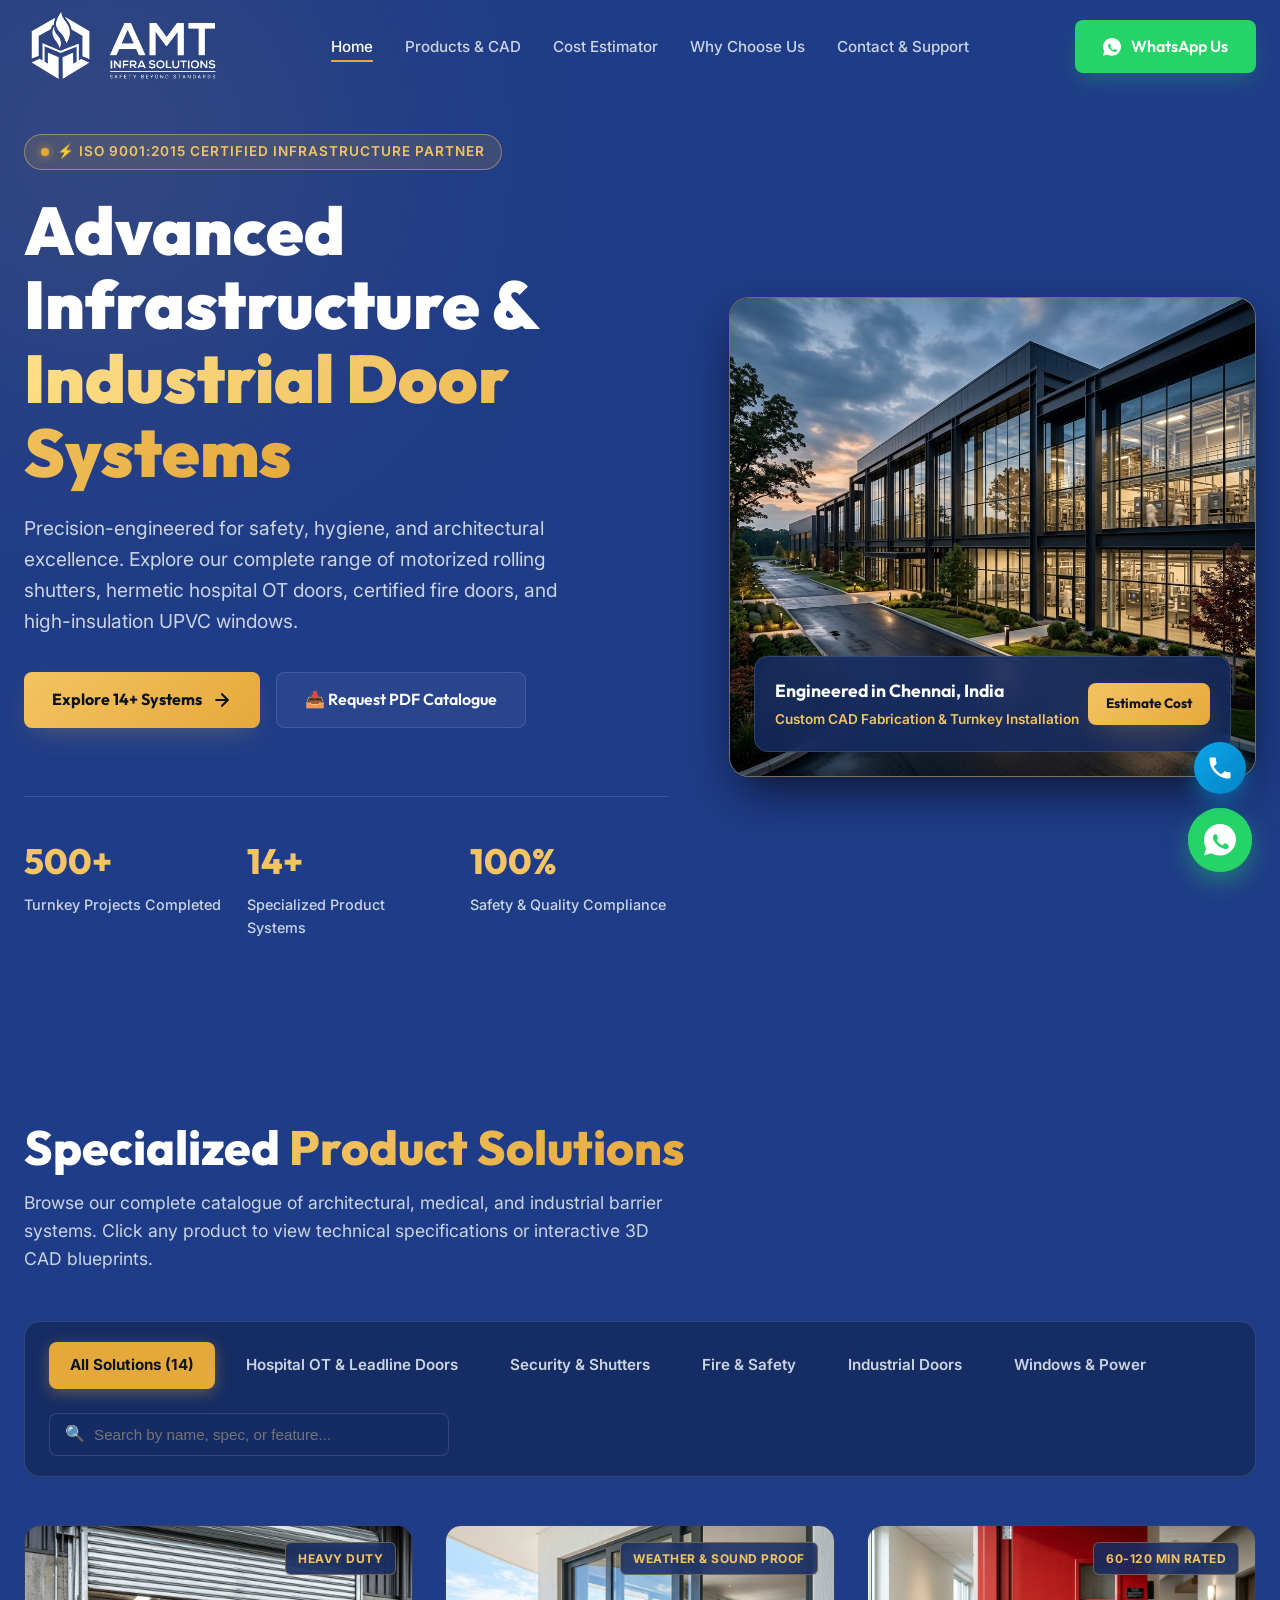
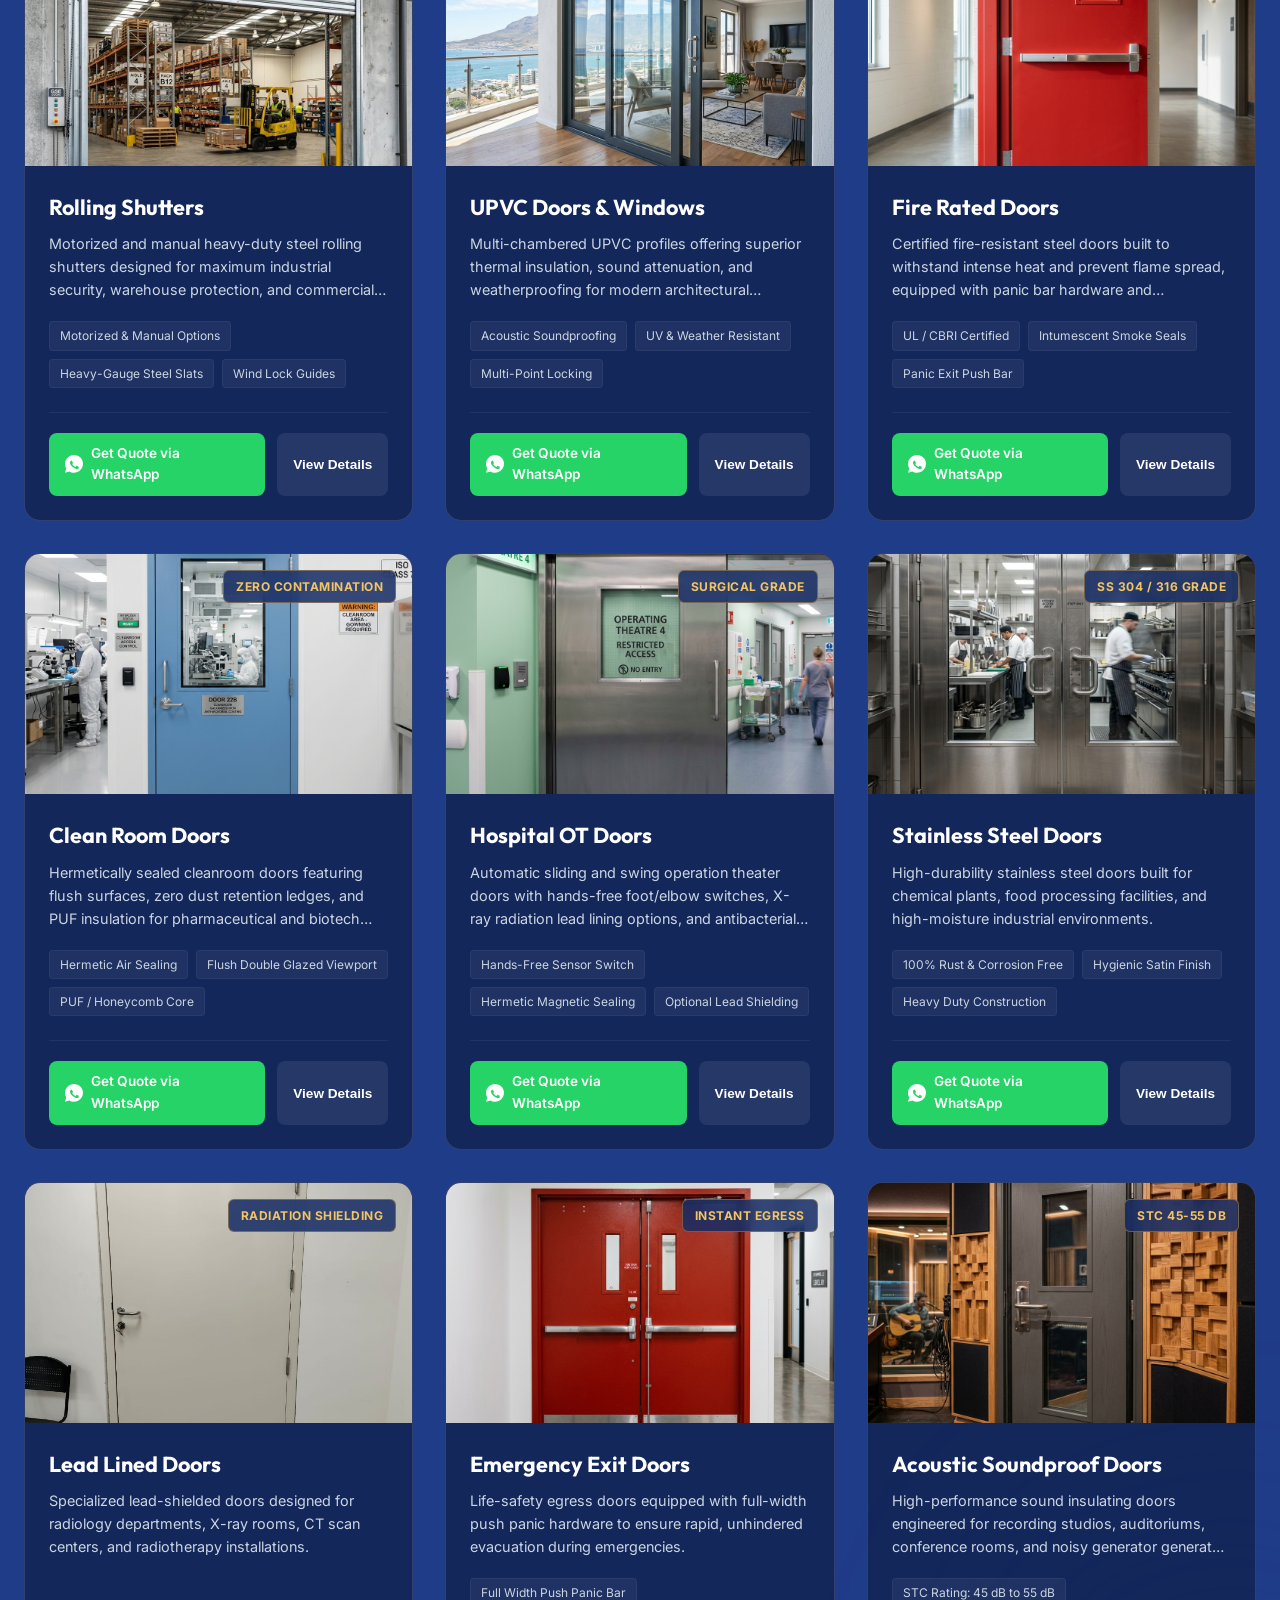
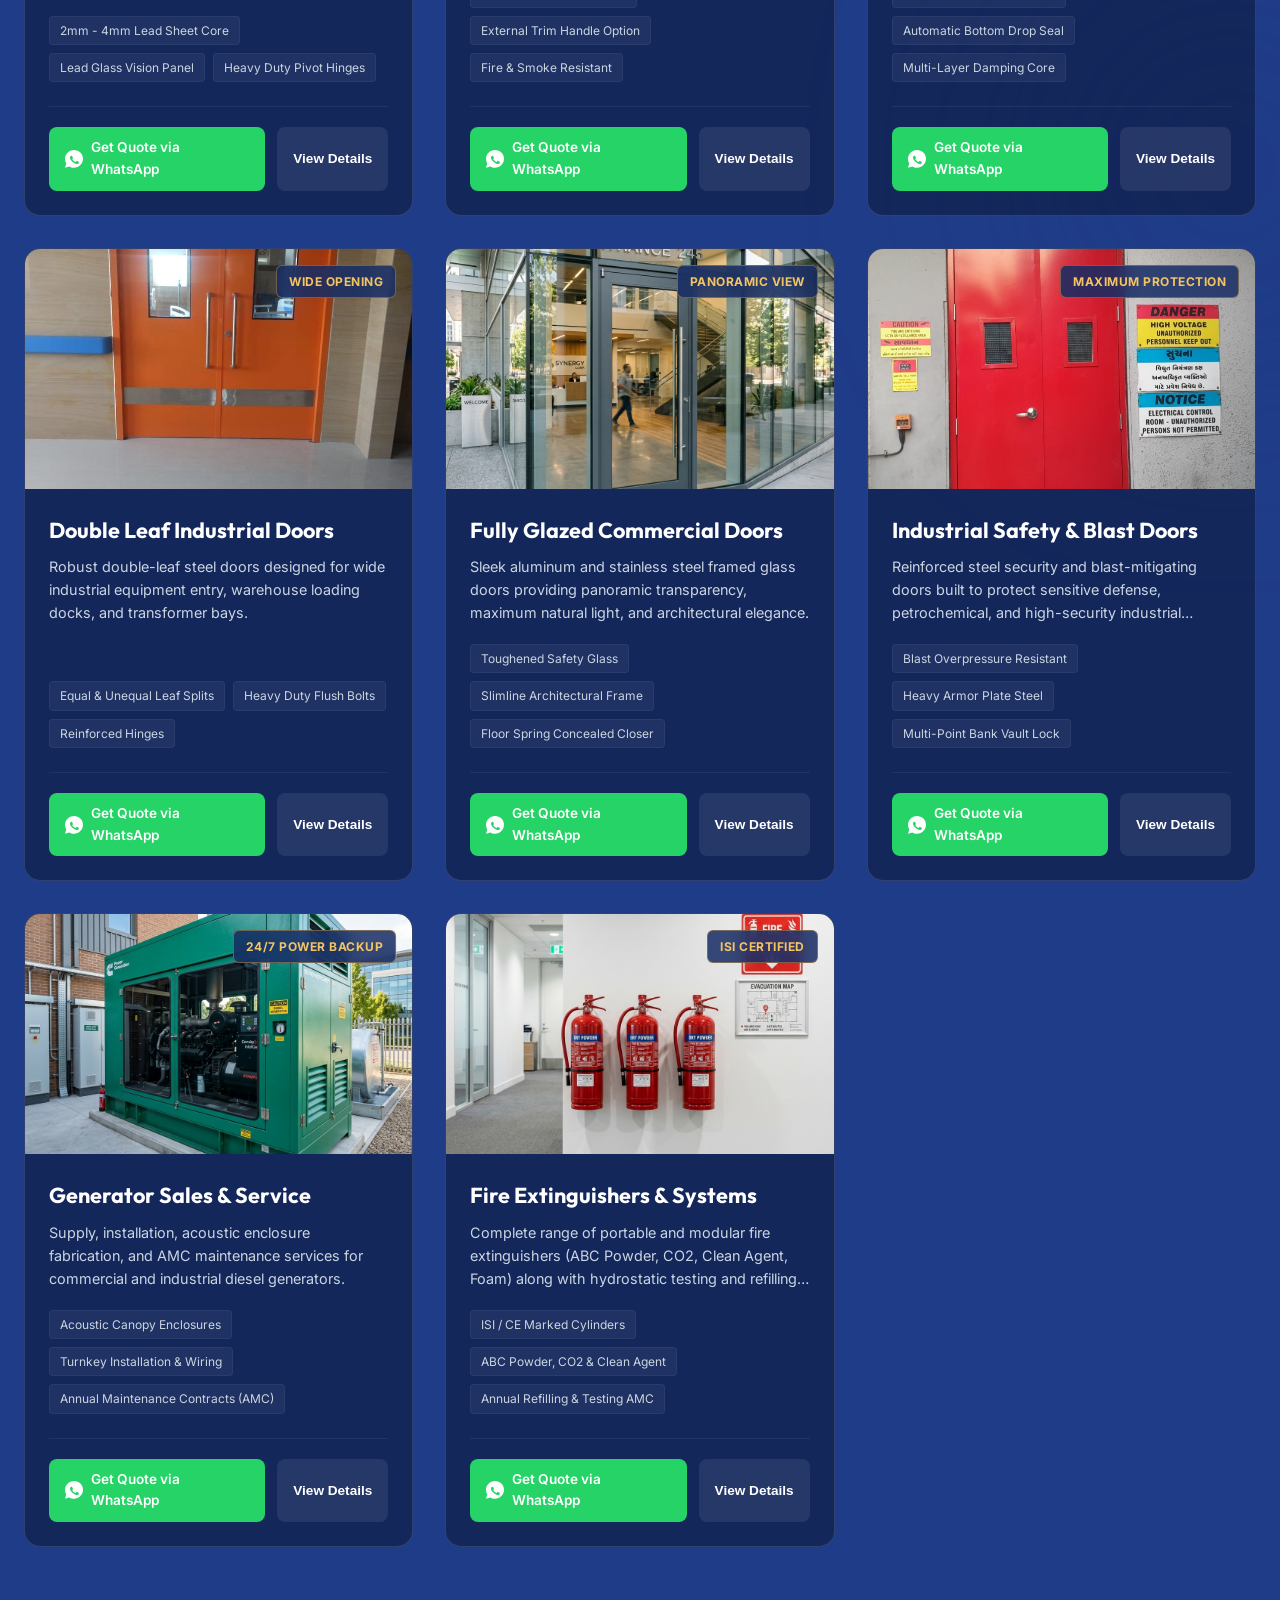
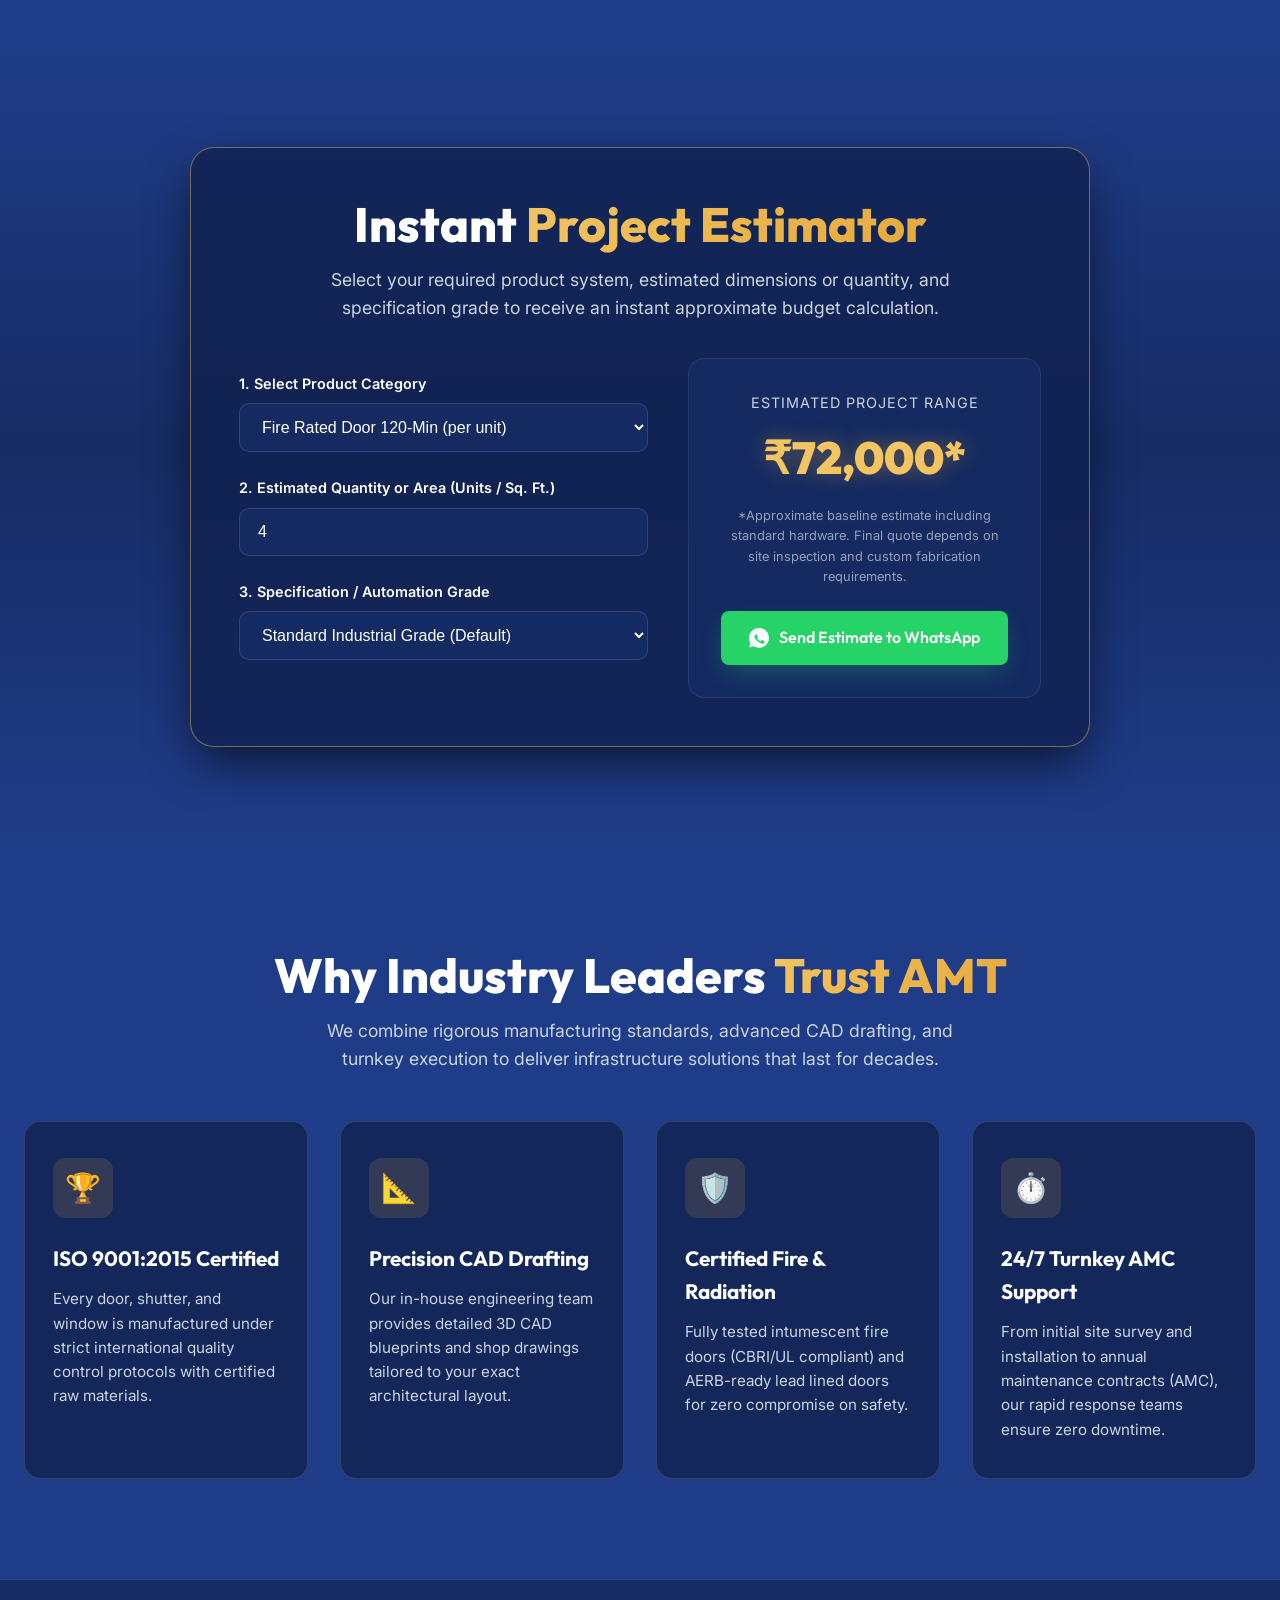
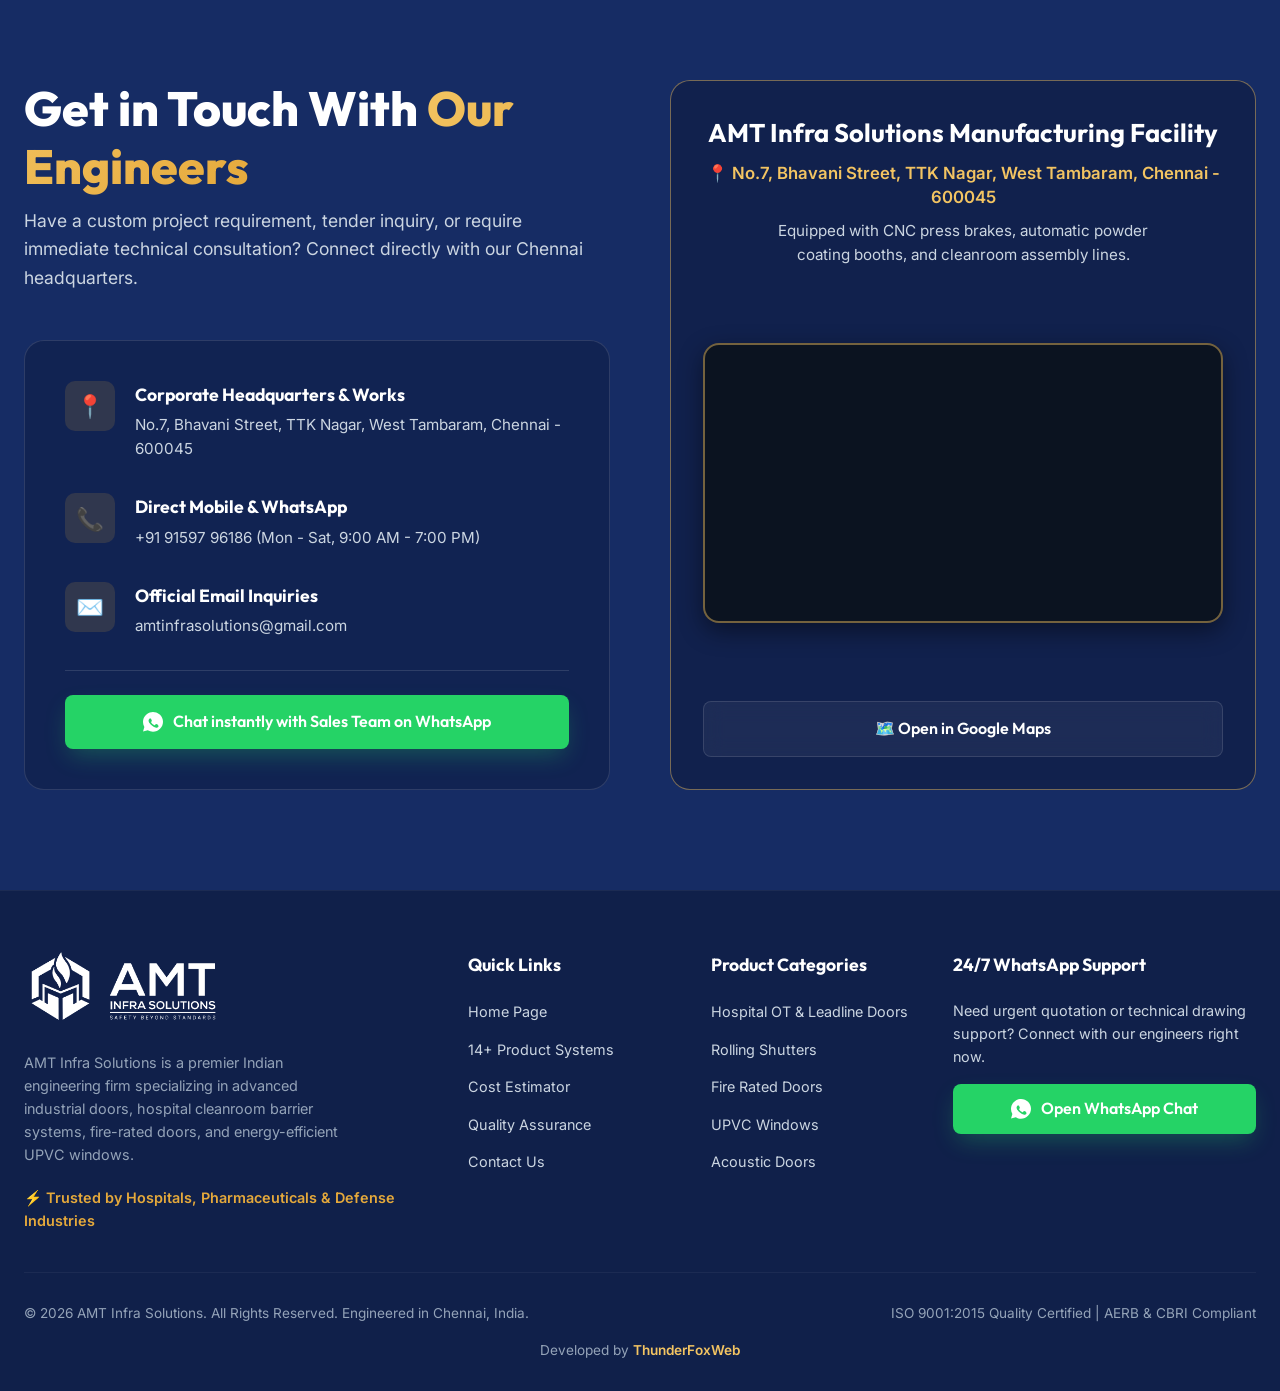
==== commit 4d6f01df: "thunderfox" ====
--- a/index.html
+++ b/index.html
@@ -365,6 +365,9 @@
         <div>&copy; 2026 AMT Infra Solutions. All Rights Reserved. Engineered in Chennai, India.</div>
         <div>ISO 9001:2015 Quality Certified | AERB & CBRI Compliant</div>
       </div>
+      <div style="text-align: center; margin-top: 15px; font-size: 0.85rem; color: var(--text-muted);">
+        Developed by <a href="https://thunderfoxweb.co.in" target="_blank" rel="noopener noreferrer" style="color: var(--gold-light); text-decoration: none; font-weight: 600;">ThunderFoxWeb</a>
+      </div>
     </div>
   </footer>
 
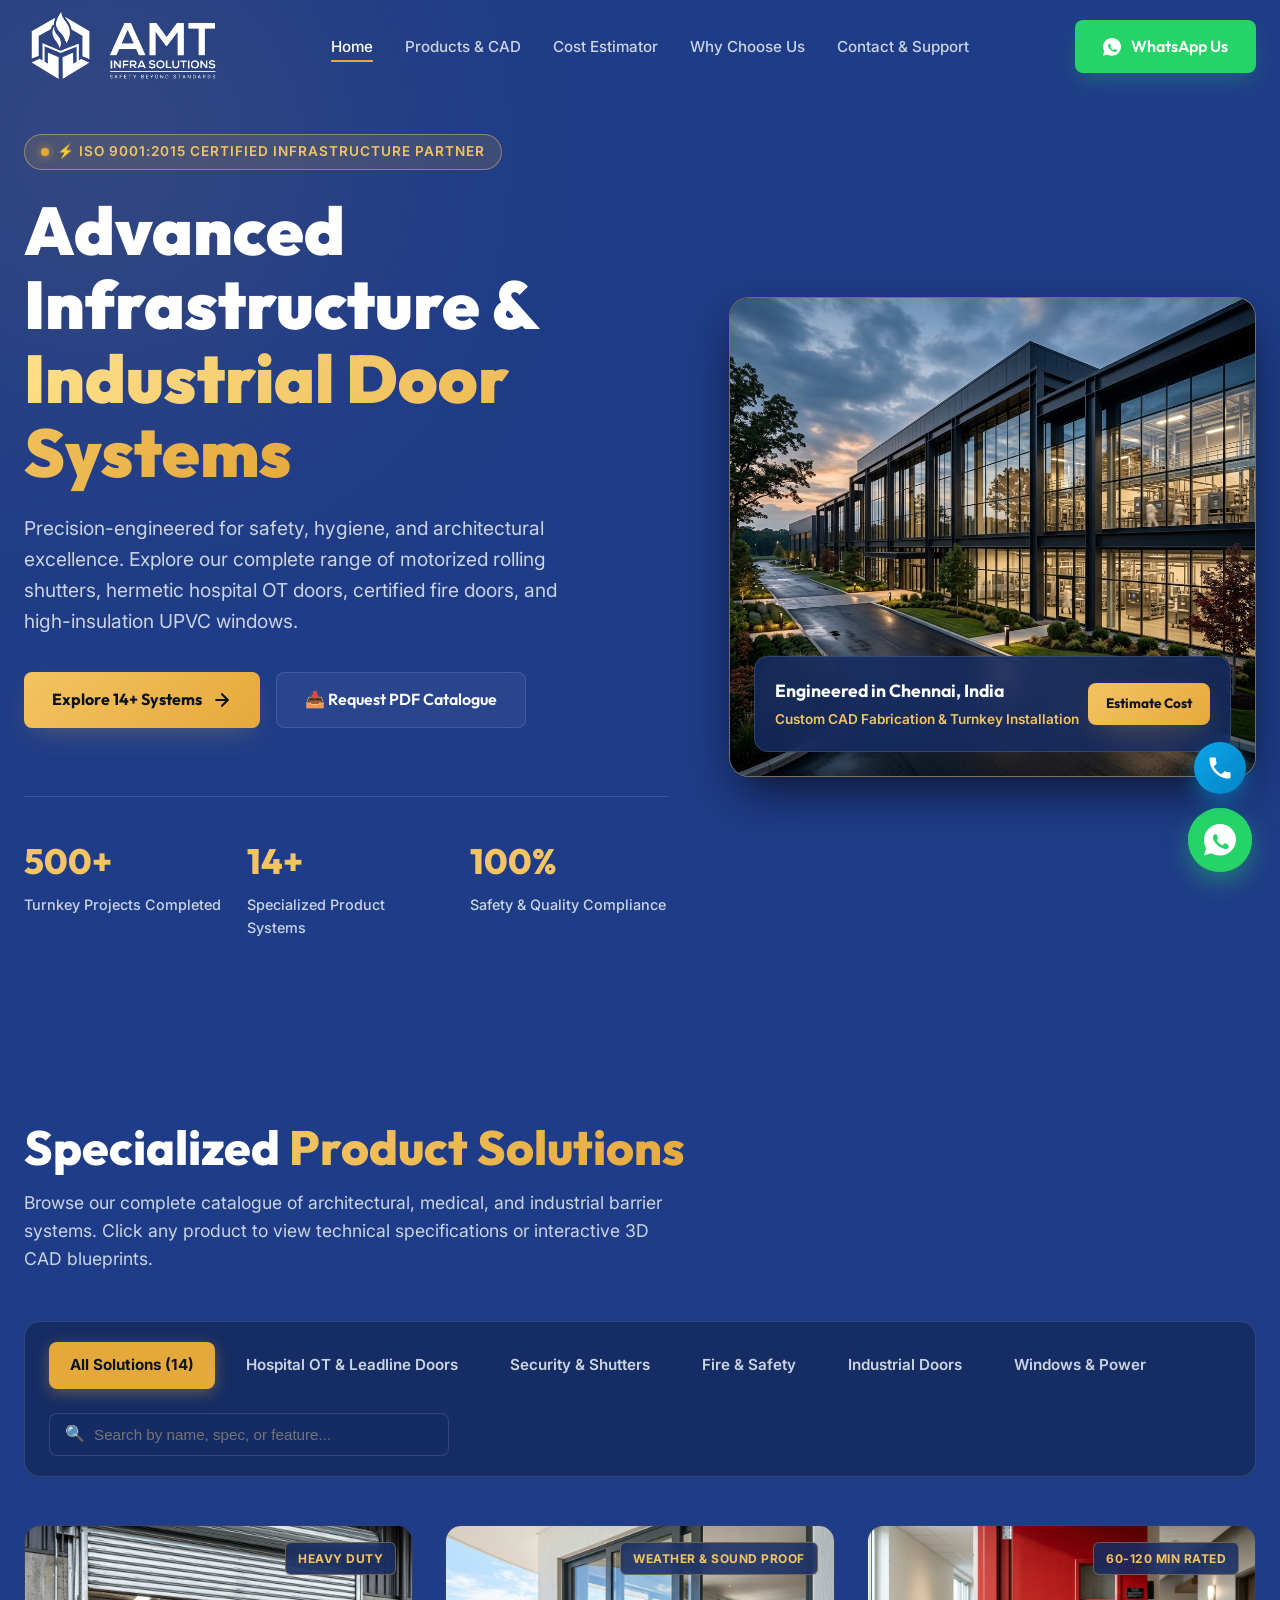
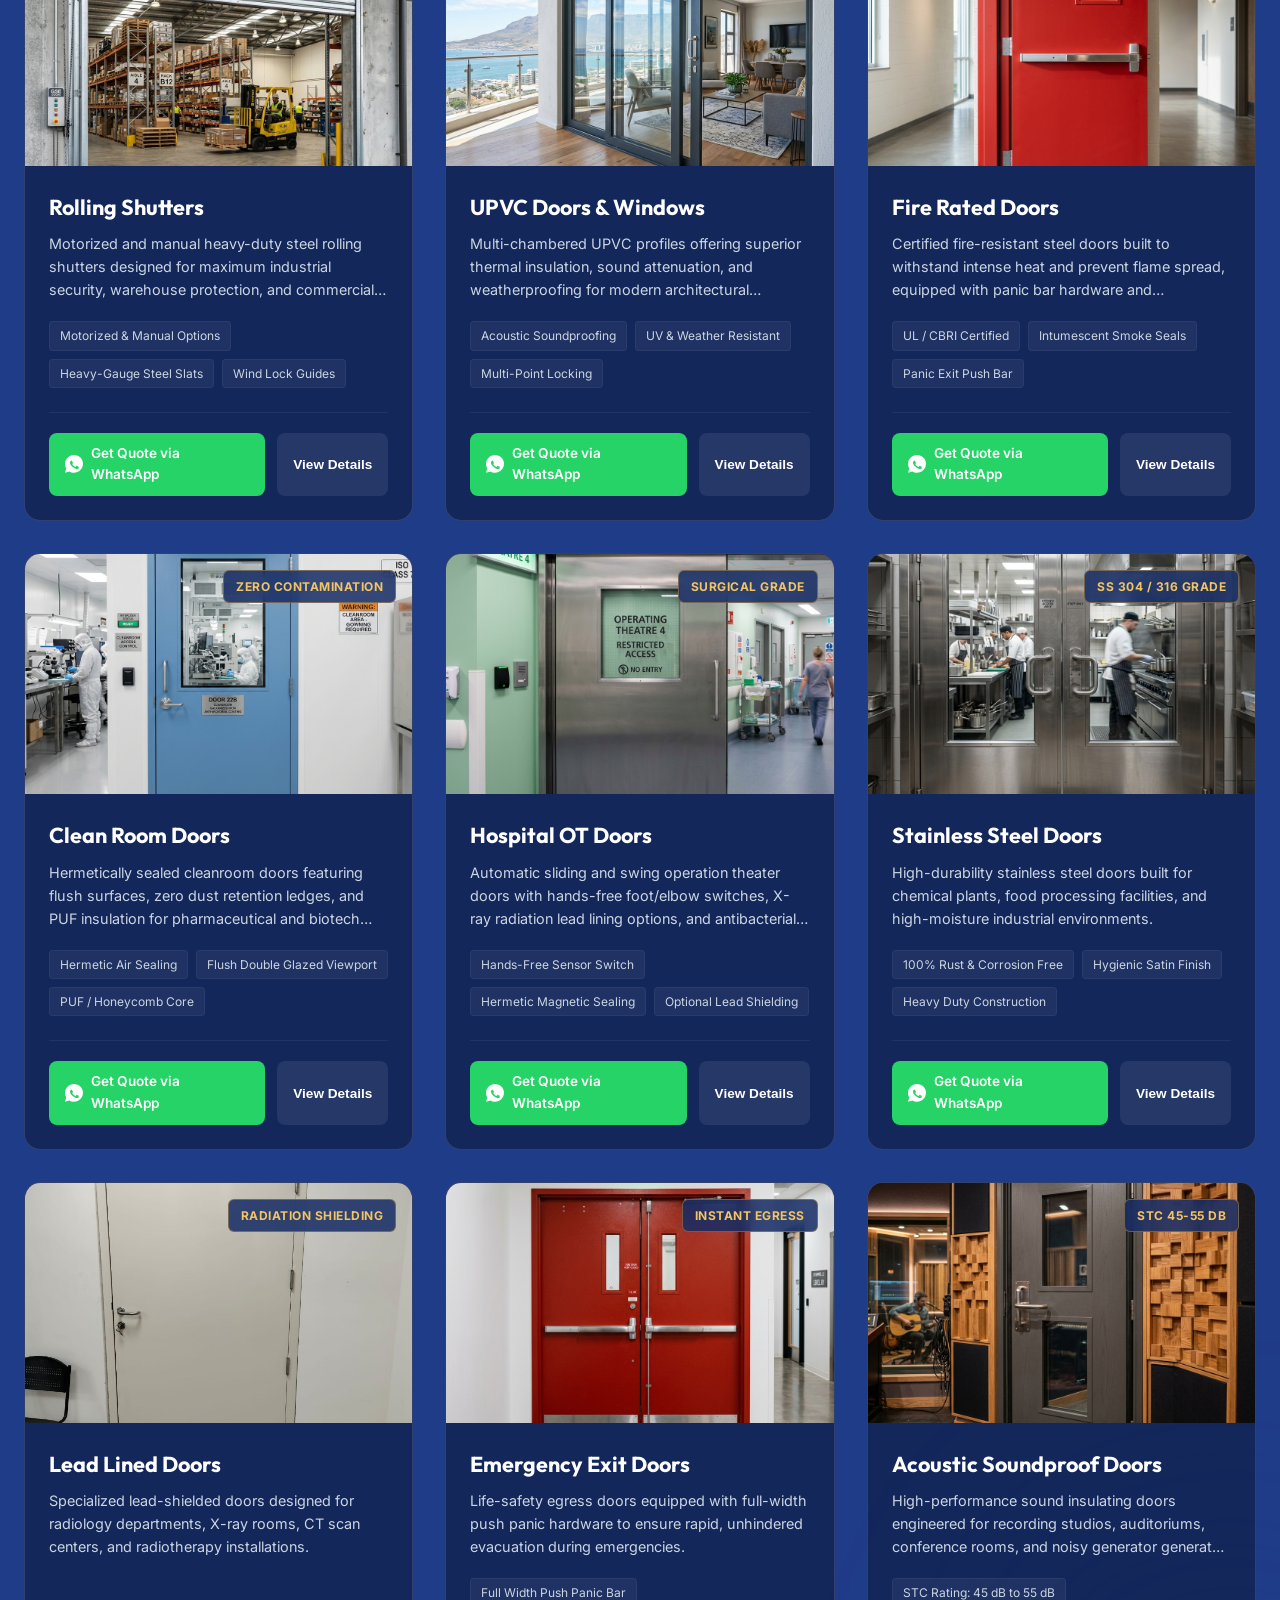
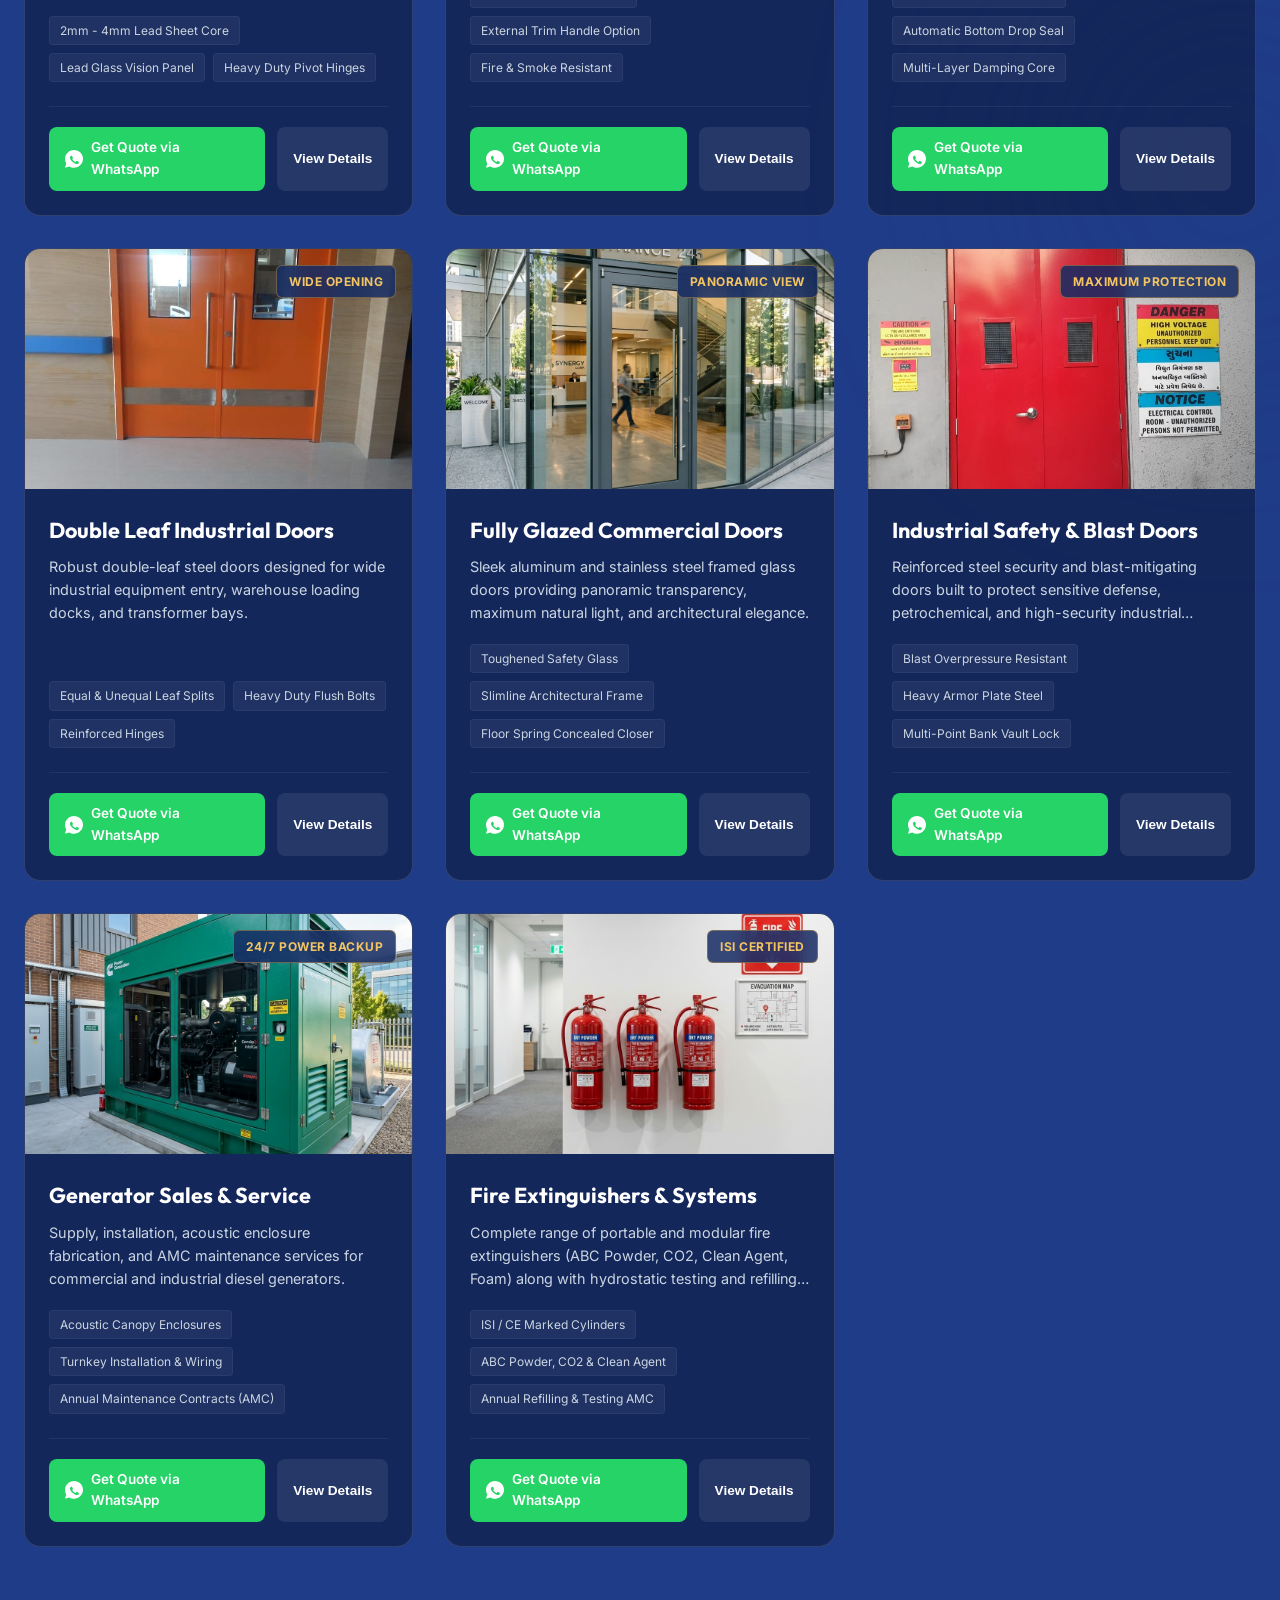
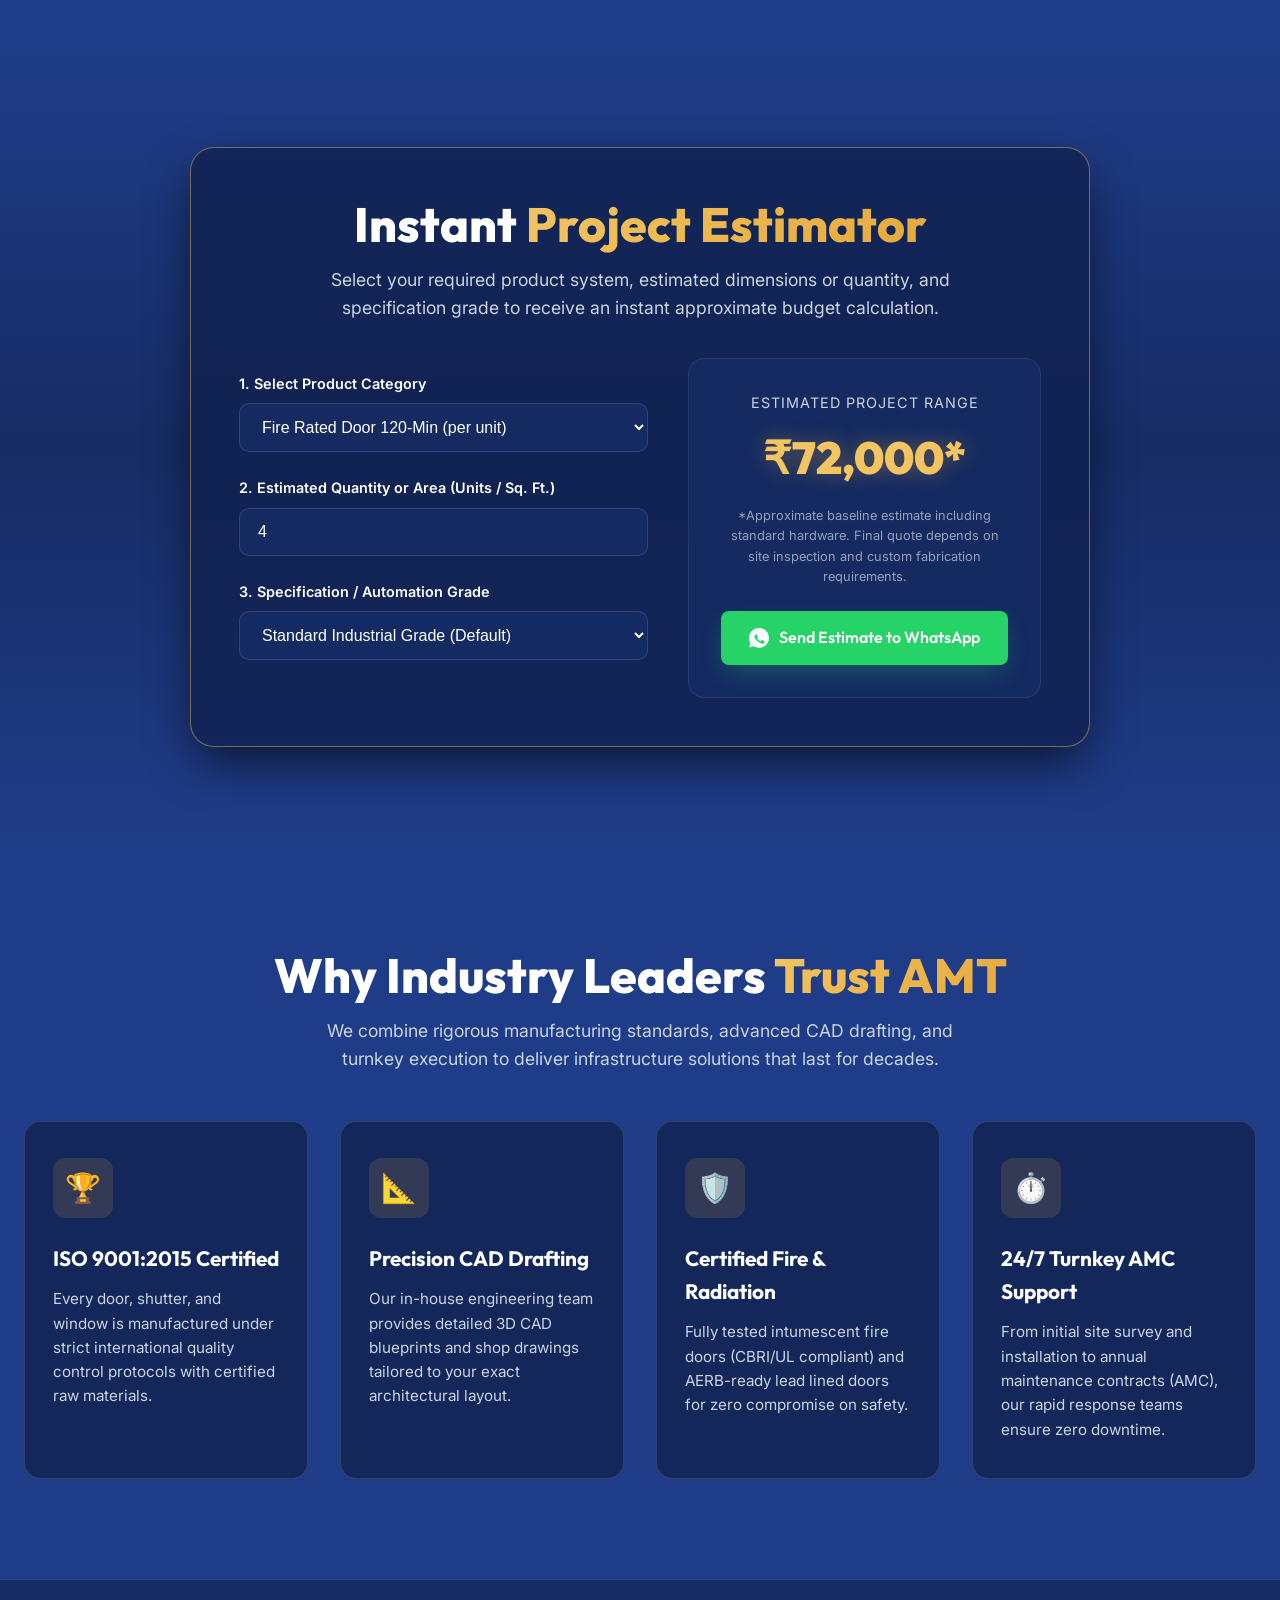
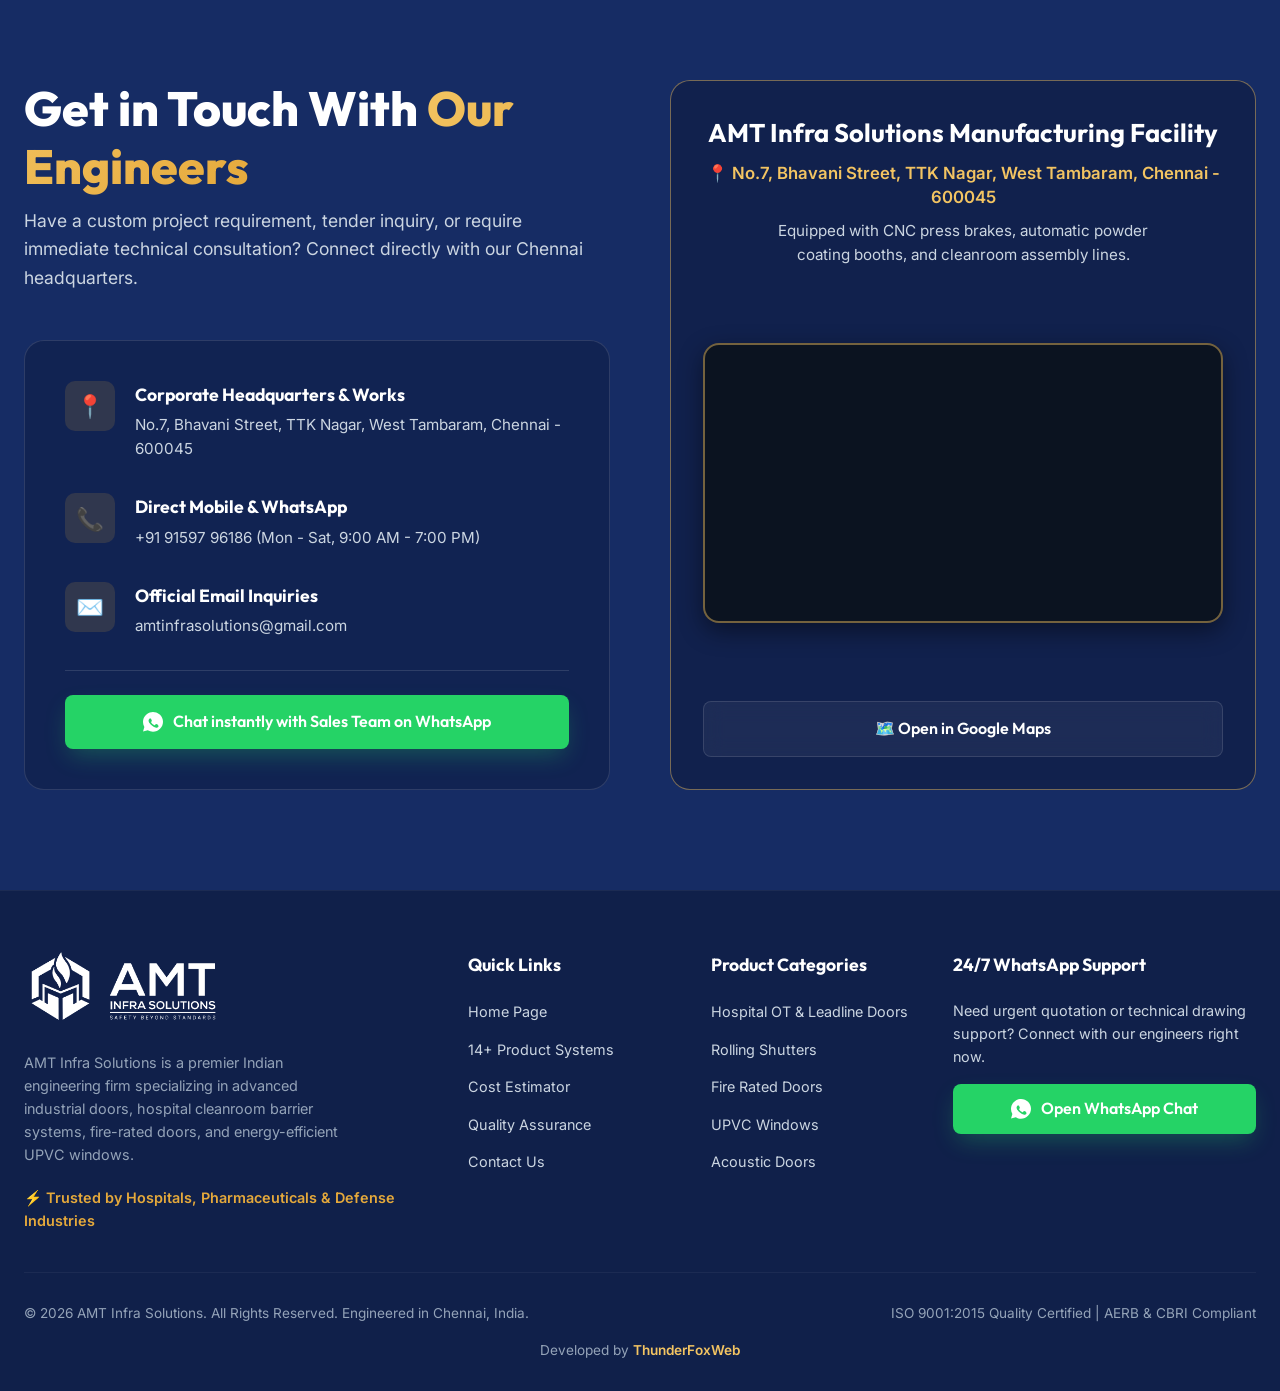
==== commit 3039df5d: "refactor: update navigation links from anchor hashes to dedicated HTML pages" ====
--- a/index.html
+++ b/index.html
@@ -27,11 +27,11 @@
           onerror="this.src='assets/amt_logo_color.png'">
       </a>
       <ul class="nav-links" id="nav-links">
-        <li><a href="#hero" class="nav-link active">Home</a></li>
-        <li><a href="#catalog" class="nav-link">Products & CAD</a></li>
-        <li><a href="#estimator" class="nav-link">Cost Estimator</a></li>
-        <li><a href="#why-us" class="nav-link">Why Choose Us</a></li>
-        <li><a href="#contact" class="nav-link">Contact & Support</a></li>
+        <li><a href="index.html" class="nav-link active">Home</a></li>
+        <li><a href="products.html" class="nav-link">Products & CAD</a></li>
+        <li><a href="estimator.html" class="nav-link">Cost Estimator</a></li>
+        <li><a href="about.html" class="nav-link">Why Choose Us</a></li>
+        <li><a href="contact.html" class="nav-link">Contact & Support</a></li>
         <li class="mobile-only-cta"><a
             href="https://wa.me/919159796186?text=Hi%20AMT%20Infra%20Solutions%2C%20I%20would%20like%20to%20connect%20with%20your%20engineering%20team."
             target="_blank" rel="noopener noreferrer" class="btn btn-whatsapp"
@@ -63,7 +63,7 @@
             windows.
           </p>
           <div class="hero-btn-group">
-            <a href="#catalog" class="btn btn-primary">
+            <a href="products.html" class="btn btn-primary">
               <span>Explore 14+ Systems</span>
               <svg width="20" height="20" viewBox="0 0 24 24" fill="none" stroke="currentColor" stroke-width="2.5"
                 stroke-linecap="round" stroke-linejoin="round">
@@ -85,7 +85,7 @@
                 <h4>Engineered in Chennai, India</h4>
                 <p>Custom CAD Fabrication & Turnkey Installation</p>
               </div>
-              <a href="#estimator" class="btn btn-primary" style="padding: 10px 18px; font-size: 0.85rem;">Estimate
+              <a href="estimator.html" class="btn btn-primary" style="padding: 10px 18px; font-size: 0.85rem;">Estimate
                 Cost</a>
             </div>
           </div>
@@ -325,25 +325,25 @@
         <div>
           <h4 class="footer-title">Quick Links</h4>
           <ul class="footer-links">
-            <li><a href="#hero">Home Page</a></li>
-            <li><a href="#catalog">14+ Product Systems</a></li>
-            <li><a href="#estimator">Cost Estimator</a></li>
-            <li><a href="#why-us">Quality Assurance</a></li>
-            <li><a href="#contact">Contact Us</a></li>
+            <li><a href="index.html">Home Page</a></li>
+            <li><a href="products.html">14+ Product Systems</a></li>
+            <li><a href="estimator.html">Cost Estimator</a></li>
+            <li><a href="about.html">Quality Assurance</a></li>
+            <li><a href="contact.html">Contact Us</a></li>
           </ul>
         </div>
         <div>
           <h4 class="footer-title">Product Categories</h4>
           <ul class="footer-links">
-            <li><a href="#catalog" onclick="document.querySelector('[data-category=\'medical\']').click()">Hospital OT &
+            <li><a href="products.html">Hospital OT &
                 Leadline Doors</a></li>
-            <li><a href="#catalog" onclick="document.querySelector('[data-category=\'security\']').click()">Rolling
+            <li><a href="products.html">Rolling
                 Shutters</a></li>
-            <li><a href="#catalog" onclick="document.querySelector('[data-category=\\'safety\\']').click()">Fire Rated
+            <li><a href="products.html">Fire Rated
                 Doors</a></li>
-            <li><a href="#catalog" onclick="document.querySelector('[data-category=\\'windows\\']').click()">UPVC
+            <li><a href="products.html">UPVC
                 Windows</a></li>
-            <li><a href="#catalog" onclick="document.querySelector('[data-category=\\'industrial\\']').click()">Acoustic
+            <li><a href="products.html">Acoustic
                 Doors</a></li>
           </ul>
         </div>
